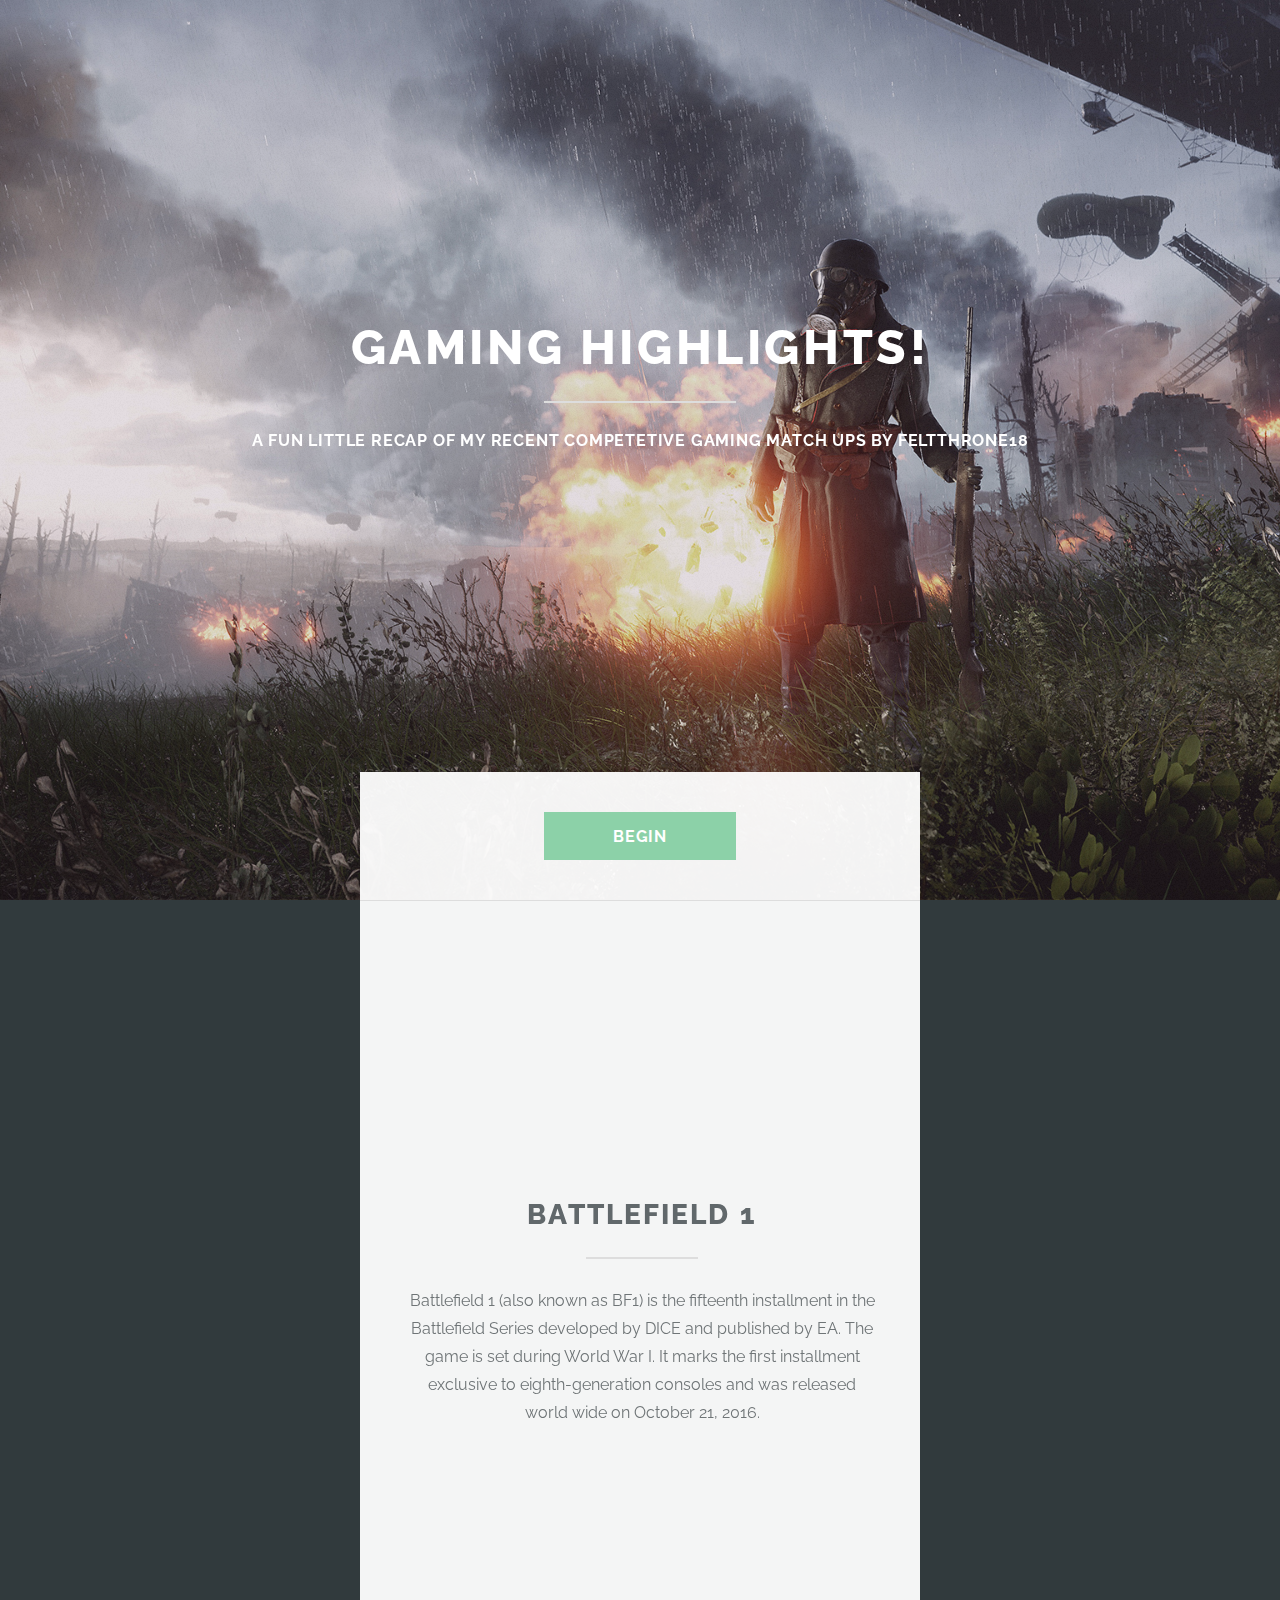
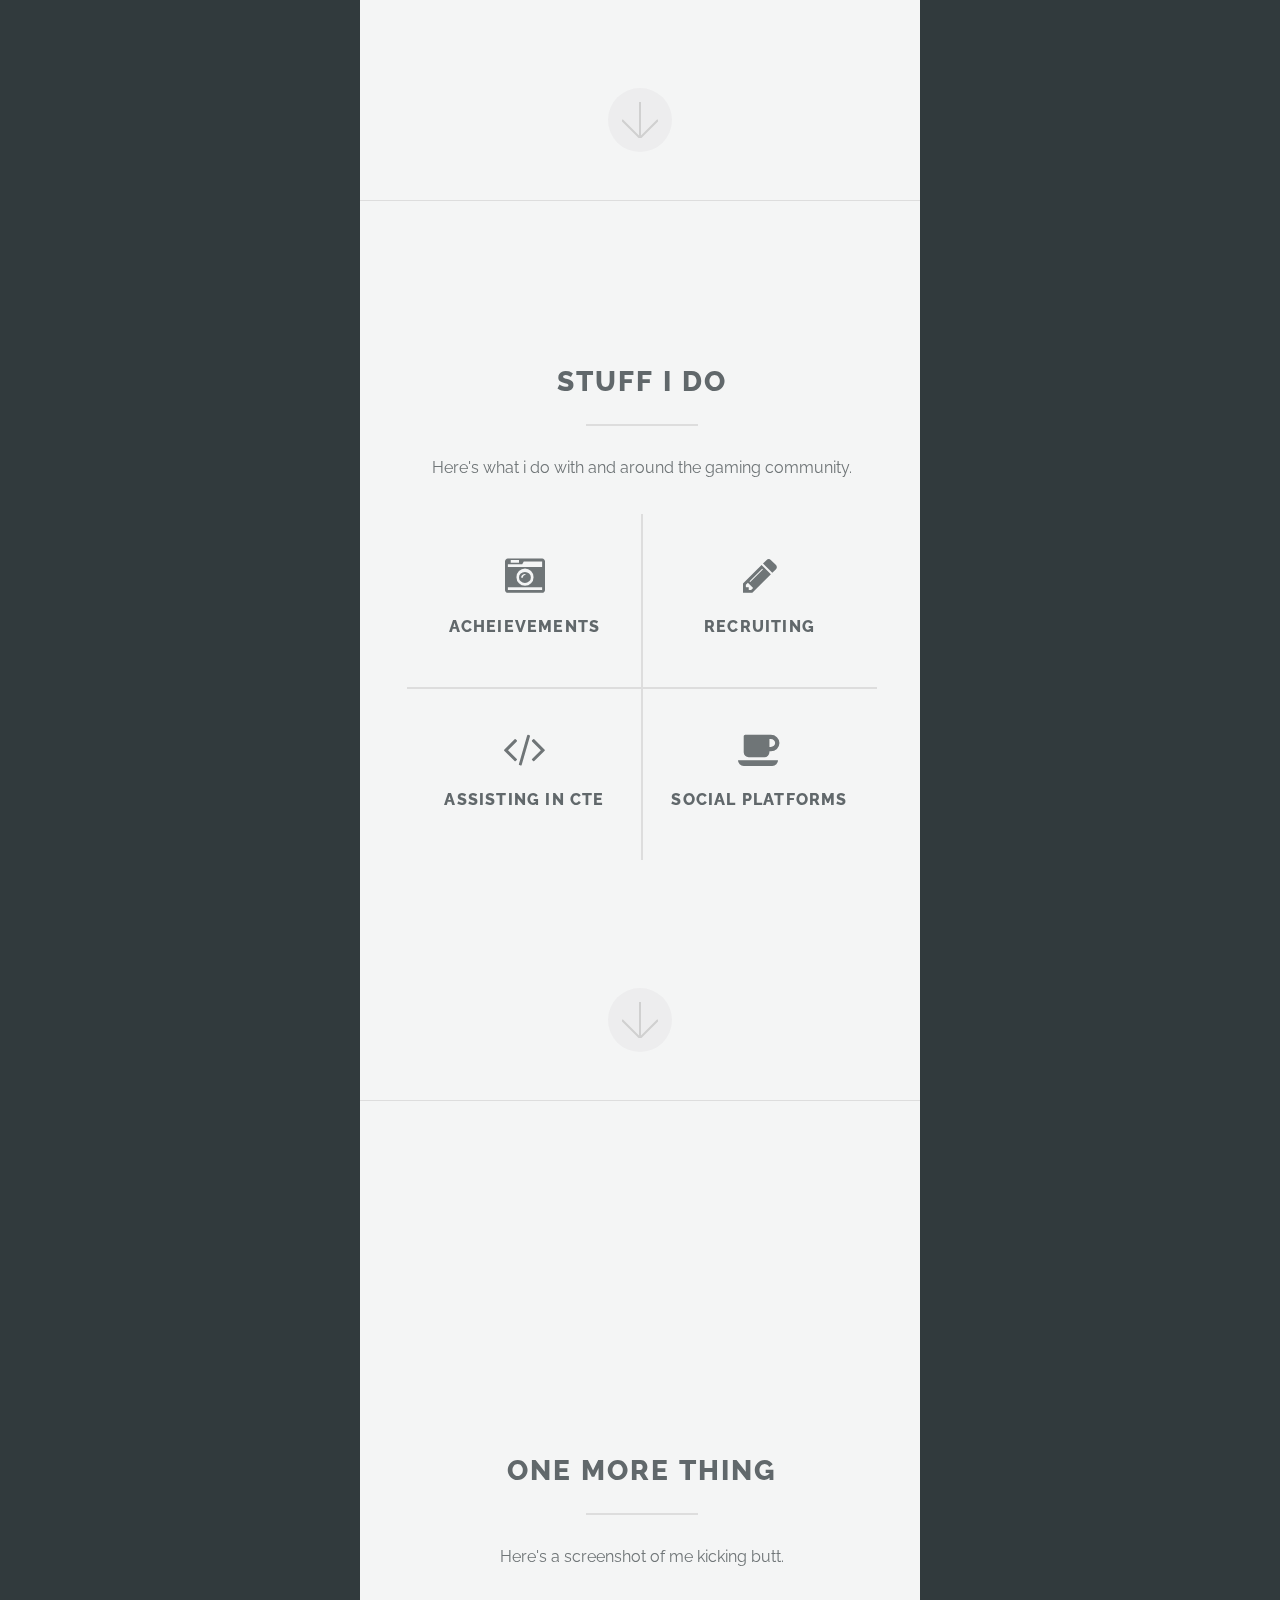
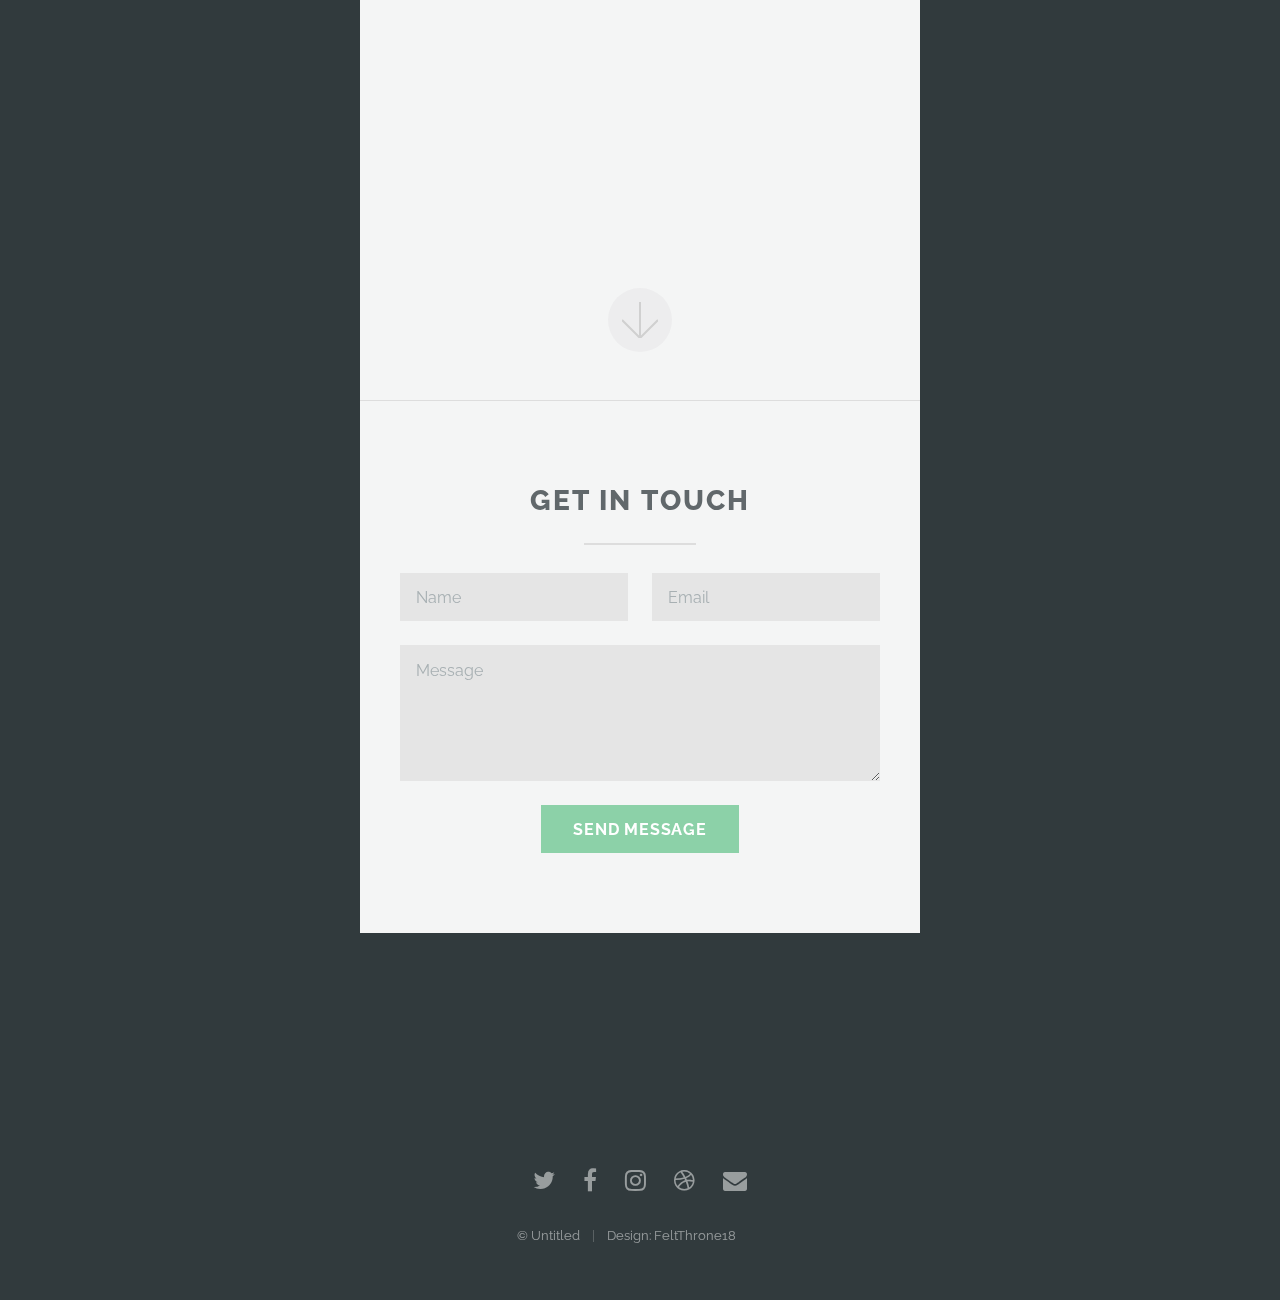
==== highlights-979943632/index.html @ 85e02071 "Add files via upload" ====
<!DOCTYPE HTML>
<!--
	Highlights by HTML5 UP
	html5up.net | @ajlkn
	Free for personal and commercial use under the CCA 3.0 license (html5up.net/license)
-->
<html>
	<head>
		<title>Highlights by Rahul</title>
		<meta charset="utf-8" />
		<meta name="viewport" content="width=device-width, initial-scale=1" />
		<!--[if lte IE 8]><script src="assets/js/ie/html5shiv.js"></script><![endif]-->
		<link rel="stylesheet" href="assets/css/main.css" />
		<!--[if lte IE 8]><link rel="stylesheet" href="assets/css/ie8.css" /><![endif]-->
		<!--[if lte IE 9]><link rel="stylesheet" href="assets/css/ie9.css" /><![endif]-->
	</head>
	<body>

		<!-- Header -->
			<section id="header">
				<header class="major">
					<h1>Gaming Highlights!</h1>
					<p>A fun little recap of my recent competetive gaming match ups by FeltThrone18</a></p>
				</header>
				<div class="container">
					<ul class="actions">
						<li><a href="#one" class="button special scrolly">Begin</a></li>
					</ul>
				</div>
			</section>

		<!-- One -->
			<section id="one" class="main special">
				<div class="container">
					<span class="image fit primary"><img src="images/Battlefield 1.jpg" alt="" /></span>
					<div class="content">
						<header class="major">
							<h2>Battlefield 1</h2>
						</header>
						<p>Battlefield 1 (also known as BF1) is the fifteenth installment in the Battlefield Series developed by DICE and published by EA. The game is set during World War I. It marks the first installment exclusive to eighth-generation consoles and was released world wide on October 21, 2016.</p>
					</div>
					<a href="#two" class="goto-next scrolly">Next</a>
				</div>
			</section>

		<!-- Two -->
			<section id="two" class="main special">
				<div class="container">
					<span class="image fit primary"><img src="images/Controller.jpg" alt="" /></span>
					<div class="content">
						<header class="major">
							<h2>Stuff I do</h2>
						</header>
                        <p>Here's what i do with and around the gaming community.</p>
						<ul class="icons-grid">
							<li>
								<span class="icon major fa-camera-retro"></span>
								<h3>acheievements</h3>
							</li>
							<li>
								<span class="icon major fa-pencil"></span>
								<h3>Recruiting</h3>
							</li>
							<li>
								<span class="icon major fa-code"></span>
								<h3>Assisting in CTE</h3>
							</li>
							<li>
								<span class="icon major fa-coffee"></span>
								<h3>Social Platforms</h3>
							</li>
						</ul>
					</div>
					<a href="#three" class="goto-next scrolly">Next</a>
				</div>
			</section>

		<!-- Three -->
			<section id="three" class="main special">
				<div class="container">
					<span class="image fit primary"><img src="images/score.jpeg" alt="" /></span>
					<div class="content">
						<header class="major">
							<h2>One more thing</h2>
						</header>
						<p>Here's a screenshot of me kicking butt.</p>
					</div>
					<a href="#footer" class="goto-next scrolly">Next</a>
				</div>
			</section>

		<!-- Four -->
		<!--
			<section id="four" class="main">
				<div class="container">
					<div class="content">
						<header class="major">
							<h2>Elements</h2>
						</header>
						<section>
							<h4>Text</h4>
							<p>This is <b>bold</b> and this is <strong>strong</strong>. This is <i>italic</i> and this is <em>emphasized</em>.
							This is <sup>superscript</sup> text and this is <sub>subscript</sub> text.
							This is <u>underlined</u> and this is code: <code>for (;;) { ... }</code>. Finally, <a href="#">this is a link</a>.</p>
							<hr />
							<header>
								<h4>Heading with a Subtitle</h4>
								<p>Lorem ipsum dolor sit amet nullam id egestas urna aliquam</p>
							</header>
							<p>Nunc lacinia ante nunc ac lobortis. Interdum adipiscing gravida odio porttitor sem non mi integer non faucibus ornare mi ut ante amet placerat aliquet. Volutpat eu sed ante lacinia sapien lorem accumsan varius montes viverra nibh in adipiscing blandit tempus accumsan.</p>
							<header>
								<h5>Heading with a Subtitle</h5>
								<p>Lorem ipsum dolor sit amet nullam id egestas urna aliquam</p>
							</header>
							<p>Nunc lacinia ante nunc ac lobortis. Interdum adipiscing gravida odio porttitor sem non mi integer non faucibus ornare mi ut ante amet placerat aliquet. Volutpat eu sed ante lacinia sapien lorem accumsan varius montes viverra nibh in adipiscing blandit tempus accumsan.</p>
							<hr />
							<h2>Heading Level 2</h2>
							<h3>Heading Level 3</h3>
							<h4>Heading Level 4</h4>
							<h5>Heading Level 5</h5>
							<h6>Heading Level 6</h6>
							<hr />
							<h5>Blockquote</h5>
							<blockquote>Fringilla nisl. Donec accumsan interdum nisi, quis tincidunt felis sagittis eget tempus euismod. Vestibulum ante ipsum primis in faucibus vestibulum. Blandit adipiscing eu felis iaculis volutpat ac adipiscing accumsan faucibus. Vestibulum ante ipsum primis in faucibus lorem ipsum dolor sit amet nullam adipiscing eu felis.</blockquote>
							<h5>Preformatted</h5>
							<pre><code>i = 0;

while (!deck.isInOrder()) {
print 'Iteration ' + i;
deck.shuffle();
i++;
}

print 'It took ' + i + ' iterations to sort the deck.';</code></pre>
						</section>

						<section>
							<h4>Lists</h4>
							<div class="row">
								<div class="6u 12u$(medium)">
									<h5>Unordered</h5>
									<ul>
										<li>Dolor pulvinar etiam.</li>
										<li>Sagittis adipiscing.</li>
										<li>Felis enim feugiat.</li>
									</ul>
									<h5>Alternate</h5>
									<ul class="alt">
										<li>Dolor pulvinar etiam.</li>
										<li>Sagittis adipiscing.</li>
										<li>Felis enim feugiat.</li>
									</ul>
								</div>
								<div class="6u$ 12u(medium)">
									<h5>Ordered</h5>
									<ol>
										<li>Dolor pulvinar etiam.</li>
										<li>Etiam vel felis viverra.</li>
										<li>Felis enim feugiat.</li>
										<li>Dolor pulvinar etiam.</li>
										<li>Etiam vel felis lorem.</li>
										<li>Felis enim et feugiat.</li>
									</ol>
									<h5>Icons</h5>
									<ul class="icons">
										<li><a href="#" class="icon fa-twitter"><span class="label">Twitter</span></a></li>
										<li><a href="#" class="icon fa-facebook"><span class="label">Facebook</span></a></li>
										<li><a href="#" class="icon fa-instagram"><span class="label">Instagram</span></a></li>
										<li><a href="#" class="icon fa-github"><span class="label">Github</span></a></li>
									</ul>
								</div>
							</div>
							<h5>Actions</h5>
							<ul class="actions">
								<li><a href="#" class="button special">Default</a></li>
								<li><a href="#" class="button">Default</a></li>
							</ul>
							<ul class="actions small">
								<li><a href="#" class="button special small">Small</a></li>
								<li><a href="#" class="button small">Small</a></li>
							</ul>
							<div class="row">
								<div class="6u 12u$(small)">
									<ul class="actions vertical">
										<li><a href="#" class="button special">Default</a></li>
										<li><a href="#" class="button">Default</a></li>
									</ul>
								</div>
								<div class="6u$ 12u$(small)">
									<ul class="actions vertical small">
										<li><a href="#" class="button special small">Small</a></li>
										<li><a href="#" class="button small">Small</a></li>
									</ul>
								</div>
								<div class="6u 12u$(small)">
									<ul class="actions vertical">
										<li><a href="#" class="button special fit">Default</a></li>
										<li><a href="#" class="button fit">Default</a></li>
									</ul>
								</div>
								<div class="6u$ 12u$(small)">
									<ul class="actions vertical small">
										<li><a href="#" class="button special small fit">Small</a></li>
										<li><a href="#" class="button small fit">Small</a></li>
									</ul>
								</div>
							</div>
						</section>

						<section>
							<h4>Table</h4>
							<h5>Default</h5>
							<div class="table-wrapper">
								<table>
									<thead>
										<tr>
											<th>Name</th>
											<th>Description</th>
											<th>Price</th>
										</tr>
									</thead>
									<tbody>
										<tr>
											<td>Item One</td>
											<td>Ante turpis integer aliquet porttitor.</td>
											<td>29.99</td>
										</tr>
										<tr>
											<td>Item Two</td>
											<td>Vis ac commodo adipiscing arcu aliquet.</td>
											<td>19.99</td>
										</tr>
										<tr>
											<td>Item Three</td>
											<td> Morbi faucibus arcu accumsan lorem.</td>
											<td>29.99</td>
										</tr>
										<tr>
											<td>Item Four</td>
											<td>Vitae integer tempus condimentum.</td>
											<td>19.99</td>
										</tr>
										<tr>
											<td>Item Five</td>
											<td>Ante turpis integer aliquet porttitor.</td>
											<td>29.99</td>
										</tr>
									</tbody>
									<tfoot>
										<tr>
											<td colspan="2"></td>
											<td>100.00</td>
										</tr>
									</tfoot>
								</table>
							</div>

							<h5>Alternate</h5>
							<div class="table-wrapper">
								<table class="alt">
									<thead>
										<tr>
											<th>Name</th>
											<th>Description</th>
											<th>Price</th>
										</tr>
									</thead>
									<tbody>
										<tr>
											<td>Item One</td>
											<td>Ante turpis integer aliquet porttitor.</td>
											<td>29.99</td>
										</tr>
										<tr>
											<td>Item Two</td>
											<td>Vis ac commodo adipiscing arcu aliquet.</td>
											<td>19.99</td>
										</tr>
										<tr>
											<td>Item Three</td>
											<td> Morbi faucibus arcu accumsan lorem.</td>
											<td>29.99</td>
										</tr>
										<tr>
											<td>Item Four</td>
											<td>Vitae integer tempus condimentum.</td>
											<td>19.99</td>
										</tr>
										<tr>
											<td>Item Five</td>
											<td>Ante turpis integer aliquet porttitor.</td>
											<td>29.99</td>
										</tr>
									</tbody>
									<tfoot>
										<tr>
											<td colspan="2"></td>
											<td>100.00</td>
										</tr>
									</tfoot>
								</table>
							</div>
						</section>

						<section>
							<h4>Buttons</h4>
							<ul class="actions">
								<li><a href="#" class="button special">Special</a></li>
								<li><a href="#" class="button">Default</a></li>
							</ul>
							<ul class="actions">
								<li><a href="#" class="button">Default</a></li>
								<li><a href="#" class="button small">Small</a></li>
							</ul>
							<ul class="actions fit">
								<li><a href="#" class="button special fit">Fit</a></li>
								<li><a href="#" class="button fit">Fit</a></li>
							</ul>
							<ul class="actions fit small">
								<li><a href="#" class="button special fit small">Fit + Small</a></li>
								<li><a href="#" class="button fit small">Fit + Small</a></li>
							</ul>
							<ul class="actions">
								<li><a href="#" class="button special icon fa-download">Icon</a></li>
								<li><a href="#" class="button icon fa-download">Icon</a></li>
							</ul>
							<ul class="actions">
								<li><span class="button special disabled">Disabled</span></li>
								<li><span class="button disabled">Disabled</span></li>
							</ul>
						</section>

						<section>
							<h4>Form</h4>
							<form method="post" action="#">
								<div class="row uniform">
									<div class="6u 12u$(xsmall)">
										<input type="text" name="demo-name" id="demo-name" value="" placeholder="Name" />
									</div>
									<div class="6u$ 12u$(xsmall)">
										<input type="email" name="demo-email" id="demo-email" value="" placeholder="Email" />
									</div>
									<div class="12u$">
										<div class="select-wrapper">
											<select name="demo-category" id="demo-category">
												<option value="">- Category -</option>
												<option value="1">Manufacturing</option>
												<option value="1">Shipping</option>
												<option value="1">Administration</option>
												<option value="1">Human Resources</option>
											</select>
										</div>
									</div>
									<div class="4u 12u$(small)">
										<input type="radio" id="demo-priority-low" name="demo-priority" checked>
										<label for="demo-priority-low">Low</label>
									</div>
									<div class="4u 12u$(small)">
										<input type="radio" id="demo-priority-normal" name="demo-priority">
										<label for="demo-priority-normal">Normal</label>
									</div>
									<div class="4u$ 12u$(small)">
										<input type="radio" id="demo-priority-high" name="demo-priority">
										<label for="demo-priority-high">High</label>
									</div>
									<div class="6u 12u$(small)">
										<input type="checkbox" id="demo-copy" name="demo-copy">
										<label for="demo-copy">Email me a copy</label>
									</div>
									<div class="6u$ 12u$(small)">
										<input type="checkbox" id="demo-human" name="demo-human" checked>
										<label for="demo-human">Not a robot</label>
									</div>
									<div class="12u$">
										<textarea name="demo-message" id="demo-message" placeholder="Enter your message" rows="6"></textarea>
									</div>
									<div class="12u$">
										<ul class="actions">
											<li><input type="submit" value="Send Message" class="special" /></li>
											<li><input type="reset" value="Reset" /></li>
										</ul>
									</div>
								</div>
							</form>
						</section>

						<section>
							<h4>Image</h4>
							<h5>Fit</h5>
							<div class="box alt">
								<div class="row uniform 50%">
									<div class="12u"><span class="image fit"><img src="images/pic04.jpg" alt="" /></span></div>
									<div class="4u"><span class="image fit"><img src="images/pic04.jpg" alt="" /></span></div>
									<div class="4u"><span class="image fit"><img src="images/pic04.jpg" alt="" /></span></div>
									<div class="4u"><span class="image fit"><img src="images/pic04.jpg" alt="" /></span></div>
									<div class="4u"><span class="image fit"><img src="images/pic04.jpg" alt="" /></span></div>
									<div class="4u"><span class="image fit"><img src="images/pic04.jpg" alt="" /></span></div>
									<div class="4u"><span class="image fit"><img src="images/pic04.jpg" alt="" /></span></div>
									<div class="4u"><span class="image fit"><img src="images/pic04.jpg" alt="" /></span></div>
									<div class="4u"><span class="image fit"><img src="images/pic04.jpg" alt="" /></span></div>
									<div class="4u"><span class="image fit"><img src="images/pic04.jpg" alt="" /></span></div>
								</div>
							</div>
							<h5>Left &amp; Right</h5>
							<p><span class="image left"><img src="images/pic05.jpg" alt="" /></span>Fringilla nisl. Donec accumsan interdum nisi, quis tincidunt felis sagittis eget. tempus euismod. Vestibulum ante ipsum primis in faucibus vestibulum. Blandit adipiscing eu felis iaculis volutpat ac adipiscing accumsan eu faucibus. Integer ac pellentesque praesent tincidunt felis sagittis eget. tempus euismod. Vestibulum ante ipsum primis in faucibus vestibulum. Blandit adipiscing eu felis iaculis volutpat ac adipiscing accumsan eu faucibus. Integer ac pellentesque praesent. Donec accumsan interdum nisi, quis tincidunt felis sagittis eget. tempus euismod. Vestibulum ante ipsum primis in faucibus vestibulum. Blandit adipiscing eu felis iaculis volutpat ac adipiscing accumsan eu faucibus. Integer ac pellentesque praesent tincidunt felis sagittis eget. tempus euismod. Vestibulum ante ipsum primis in faucibus vestibulum. Blandit adipiscing eu felis iaculis volutpat ac adipiscing accumsan eu faucibus. Integer ac pellentesque praesent.</p>
							<p><span class="image right"><img src="images/pic05.jpg" alt="" /></span>Fringilla nisl. Donec accumsan interdum nisi, quis tincidunt felis sagittis eget. tempus euismod. Vestibulum ante ipsum primis in faucibus vestibulum. Blandit adipiscing eu felis iaculis volutpat ac adipiscing accumsan eu faucibus. Integer ac pellentesque praesent tincidunt felis sagittis eget. tempus euismod. Vestibulum ante ipsum primis in faucibus vestibulum. Blandit adipiscing eu felis iaculis volutpat ac adipiscing accumsan eu faucibus. Integer ac pellentesque praesent. Donec accumsan interdum nisi, quis tincidunt felis sagittis eget. tempus euismod. Vestibulum ante ipsum primis in faucibus vestibulum. Blandit adipiscing eu felis iaculis volutpat ac adipiscing accumsan eu faucibus. Integer ac pellentesque praesent tincidunt felis sagittis eget. tempus euismod. Vestibulum ante ipsum primis in faucibus vestibulum. Blandit adipiscing eu felis iaculis volutpat ac adipiscing accumsan eu faucibus. Integer ac pellentesque praesent.</p>
						</section>

					</div>
					<a href="#footer" class="goto-next scrolly">Next</a>
				</div>
			</section>
		-->

		<!-- Footer -->
			<section id="footer">
				<div class="container">
					<header class="major">
						<h2>Get in touch</h2>
					</header>
					<form method="post" action="#">
						<div class="row uniform">
							<div class="6u 12u$(xsmall)"><input type="text" name="name" id="name" placeholder="Name" /></div>
							<div class="6u$ 12u$(xsmall)"><input type="email" name="email" id="email" placeholder="Email" /></div>
							<div class="12u$"><textarea name="message" id="message" placeholder="Message" rows="4"></textarea></div>
							<div class="12u$">
								<ul class="actions">
									<li><input type="submit" value="Send Message" class="special" /></li>
								</ul>
							</div>
						</div>
					</form>
				</div>
				<footer>
					<ul class="icons">
						<li><a href="#" class="icon alt fa-twitter"><span class="label">Twitter</span></a></li>
						<li><a href="#" class="icon alt fa-facebook"><span class="label">Facebook</span></a></li>
						<li><a href="#" class="icon alt fa-instagram"><span class="label">Instagram</span></a></li>
						<li><a href="#" class="icon alt fa-dribbble"><span class="label">Dribbble</span></a></li>
						<li><a href="#" class="icon alt fa-envelope"><span class="label">Email</span></a></li>
					</ul>
					<ul class="copyright">
						<li>&copy; Untitled</li><li>Design: FeltThrone18</a></li><li>
					</ul>
				</footer>
			</section>

		<!-- Scripts -->
			<script src="assets/js/jquery.min.js"></script>
			<script src="assets/js/jquery.scrollex.min.js"></script>
			<script src="assets/js/jquery.scrolly.min.js"></script>
			<script src="assets/js/skel.min.js"></script>
			<script src="assets/js/util.js"></script>
			<!--[if lte IE 8]><script src="assets/js/ie/respond.min.js"></script><![endif]-->
			<script src="assets/js/main.js"></script>

	</body>
</html>
---- highlights-979943632/assets/css/main.css ----
@import url("font-awesome.min.css");
@import url("https://fonts.googleapis.com/css?family=Raleway:400,400italic,700,800");

/*
	Highlights by HTML5 UP
	html5up.net | @ajlkn
	Free for personal and commercial use under the CCA 3.0 license (html5up.net/license)
*/

/* Reset */

	html, body, div, span, applet, object, iframe, h1, h2, h3, h4, h5, h6, p, blockquote, pre, a, abbr, acronym, address, big, cite, code, del, dfn, em, img, ins, kbd, q, s, samp, small, strike, strong, sub, sup, tt, var, b, u, i, center, dl, dt, dd, ol, ul, li, fieldset, form, label, legend, table, caption, tbody, tfoot, thead, tr, th, td, article, aside, canvas, details, embed, figure, figcaption, footer, header, hgroup, menu, nav, output, ruby, section, summary, time, mark, audio, video {
		margin: 0;
		padding: 0;
		border: 0;
		font-size: 100%;
		font: inherit;
		vertical-align: baseline;
	}

	article, aside, details, figcaption, figure, footer, header, hgroup, menu, nav, section {
		display: block;
	}

	body {
		line-height: 1;
	}

	ol, ul {
		list-style: none;
	}

	blockquote, q {
		quotes: none;
	}

	blockquote:before, blockquote:after, q:before, q:after {
		content: '';
		content: none;
	}

	table {
		border-collapse: collapse;
		border-spacing: 0;
	}

	body {
		-webkit-text-size-adjust: none;
	}

/* Box Model */

	*, *:before, *:after {
		-moz-box-sizing: border-box;
		-webkit-box-sizing: border-box;
		box-sizing: border-box;
	}

/* Containers */

	.container {
		margin-left: auto;
		margin-right: auto;
	}

	.container.\31 25\25 {
		width: 100%;
		max-width: 43.75em;
		min-width: 35em;
	}

	.container.\37 5\25 {
		width: 26.25em;
	}

	.container.\35 0\25 {
		width: 17.5em;
	}

	.container.\32 5\25 {
		width: 8.75em;
	}

	.container {
		width: 35em;
	}

	@media screen and (max-width: 1680px) {

		.container.\31 25\25 {
			width: 100%;
			max-width: 43.75em;
			min-width: 35em;
		}

		.container.\37 5\25 {
			width: 26.25em;
		}

		.container.\35 0\25 {
			width: 17.5em;
		}

		.container.\32 5\25 {
			width: 8.75em;
		}

		.container {
			width: 35em;
		}

	}

	@media screen and (max-width: 980px) {

		.container.\31 25\25 {
			width: 100%;
			max-width: 100%;
			min-width: 80%;
		}

		.container.\37 5\25 {
			width: 60%;
		}

		.container.\35 0\25 {
			width: 40%;
		}

		.container.\32 5\25 {
			width: 20%;
		}

		.container {
			width: 80%;
		}

	}

	@media screen and (max-width: 736px) {

		.container.\31 25\25 {
			width: 100%;
			max-width: 100%;
			min-width: 80%;
		}

		.container.\37 5\25 {
			width: 60%;
		}

		.container.\35 0\25 {
			width: 40%;
		}

		.container.\32 5\25 {
			width: 20%;
		}

		.container {
			width: 80%;
		}

	}

	@media screen and (max-width: 480px) {

		.container.\31 25\25 {
			width: 100%;
			max-width: 125%;
			min-width: 100%;
		}

		.container.\37 5\25 {
			width: 75%;
		}

		.container.\35 0\25 {
			width: 50%;
		}

		.container.\32 5\25 {
			width: 25%;
		}

		.container {
			width: 100%;
		}

	}

/* Grid */

	.row {
		border-bottom: solid 1px transparent;
		-moz-box-sizing: border-box;
		-webkit-box-sizing: border-box;
		box-sizing: border-box;
	}

	.row > * {
		float: left;
		-moz-box-sizing: border-box;
		-webkit-box-sizing: border-box;
		box-sizing: border-box;
	}

	.row:after, .row:before {
		content: '';
		display: block;
		clear: both;
		height: 0;
	}

	.row.uniform > * > :first-child {
		margin-top: 0;
	}

	.row.uniform > * > :last-child {
		margin-bottom: 0;
	}

	.row.\30 \25 > * {
		padding: 0 0 0 0em;
	}

	.row.\30 \25 {
		margin: 0 0 -1px 0em;
	}

	.row.uniform.\30 \25 > * {
		padding: 0em 0 0 0em;
	}

	.row.uniform.\30 \25 {
		margin: 0em 0 -1px 0em;
	}

	.row > * {
		padding: 0 0 0 1.5em;
	}

	.row {
		margin: 0 0 -1px -1.5em;
	}

	.row.uniform > * {
		padding: 1.5em 0 0 1.5em;
	}

	.row.uniform {
		margin: -1.5em 0 -1px -1.5em;
	}

	.row.\32 00\25 > * {
		padding: 0 0 0 3em;
	}

	.row.\32 00\25 {
		margin: 0 0 -1px -3em;
	}

	.row.uniform.\32 00\25 > * {
		padding: 3em 0 0 3em;
	}

	.row.uniform.\32 00\25 {
		margin: -3em 0 -1px -3em;
	}

	.row.\31 50\25 > * {
		padding: 0 0 0 2.25em;
	}

	.row.\31 50\25 {
		margin: 0 0 -1px -2.25em;
	}

	.row.uniform.\31 50\25 > * {
		padding: 2.25em 0 0 2.25em;
	}

	.row.uniform.\31 50\25 {
		margin: -2.25em 0 -1px -2.25em;
	}

	.row.\35 0\25 > * {
		padding: 0 0 0 0.75em;
	}

	.row.\35 0\25 {
		margin: 0 0 -1px -0.75em;
	}

	.row.uniform.\35 0\25 > * {
		padding: 0.75em 0 0 0.75em;
	}

	.row.uniform.\35 0\25 {
		margin: -0.75em 0 -1px -0.75em;
	}

	.row.\32 5\25 > * {
		padding: 0 0 0 0.375em;
	}

	.row.\32 5\25 {
		margin: 0 0 -1px -0.375em;
	}

	.row.uniform.\32 5\25 > * {
		padding: 0.375em 0 0 0.375em;
	}

	.row.uniform.\32 5\25 {
		margin: -0.375em 0 -1px -0.375em;
	}

	.\31 2u, .\31 2u\24 {
		width: 100%;
		clear: none;
		margin-left: 0;
	}

	.\31 1u, .\31 1u\24 {
		width: 91.6666666667%;
		clear: none;
		margin-left: 0;
	}

	.\31 0u, .\31 0u\24 {
		width: 83.3333333333%;
		clear: none;
		margin-left: 0;
	}

	.\39 u, .\39 u\24 {
		width: 75%;
		clear: none;
		margin-left: 0;
	}

	.\38 u, .\38 u\24 {
		width: 66.6666666667%;
		clear: none;
		margin-left: 0;
	}

	.\37 u, .\37 u\24 {
		width: 58.3333333333%;
		clear: none;
		margin-left: 0;
	}

	.\36 u, .\36 u\24 {
		width: 50%;
		clear: none;
		margin-left: 0;
	}

	.\35 u, .\35 u\24 {
		width: 41.6666666667%;
		clear: none;
		margin-left: 0;
	}

	.\34 u, .\34 u\24 {
		width: 33.3333333333%;
		clear: none;
		margin-left: 0;
	}

	.\33 u, .\33 u\24 {
		width: 25%;
		clear: none;
		margin-left: 0;
	}

	.\32 u, .\32 u\24 {
		width: 16.6666666667%;
		clear: none;
		margin-left: 0;
	}

	.\31 u, .\31 u\24 {
		width: 8.3333333333%;
		clear: none;
		margin-left: 0;
	}

	.\31 2u\24 + *,
	.\31 1u\24 + *,
	.\31 0u\24 + *,
	.\39 u\24 + *,
	.\38 u\24 + *,
	.\37 u\24 + *,
	.\36 u\24 + *,
	.\35 u\24 + *,
	.\34 u\24 + *,
	.\33 u\24 + *,
	.\32 u\24 + *,
	.\31 u\24 + * {
		clear: left;
	}

	.\-11u {
		margin-left: 91.66667%;
	}

	.\-10u {
		margin-left: 83.33333%;
	}

	.\-9u {
		margin-left: 75%;
	}

	.\-8u {
		margin-left: 66.66667%;
	}

	.\-7u {
		margin-left: 58.33333%;
	}

	.\-6u {
		margin-left: 50%;
	}

	.\-5u {
		margin-left: 41.66667%;
	}

	.\-4u {
		margin-left: 33.33333%;
	}

	.\-3u {
		margin-left: 25%;
	}

	.\-2u {
		margin-left: 16.66667%;
	}

	.\-1u {
		margin-left: 8.33333%;
	}

	@media screen and (max-width: 1680px) {

		.row > * {
			padding: 0 0 0 1.5em;
		}

		.row {
			margin: 0 0 -1px -1.5em;
		}

		.row.uniform > * {
			padding: 1.5em 0 0 1.5em;
		}

		.row.uniform {
			margin: -1.5em 0 -1px -1.5em;
		}

		.row.\32 00\25 > * {
			padding: 0 0 0 3em;
		}

		.row.\32 00\25 {
			margin: 0 0 -1px -3em;
		}

		.row.uniform.\32 00\25 > * {
			padding: 3em 0 0 3em;
		}

		.row.uniform.\32 00\25 {
			margin: -3em 0 -1px -3em;
		}

		.row.\31 50\25 > * {
			padding: 0 0 0 2.25em;
		}

		.row.\31 50\25 {
			margin: 0 0 -1px -2.25em;
		}

		.row.uniform.\31 50\25 > * {
			padding: 2.25em 0 0 2.25em;
		}

		.row.uniform.\31 50\25 {
			margin: -2.25em 0 -1px -2.25em;
		}

		.row.\35 0\25 > * {
			padding: 0 0 0 0.75em;
		}

		.row.\35 0\25 {
			margin: 0 0 -1px -0.75em;
		}

		.row.uniform.\35 0\25 > * {
			padding: 0.75em 0 0 0.75em;
		}

		.row.uniform.\35 0\25 {
			margin: -0.75em 0 -1px -0.75em;
		}

		.row.\32 5\25 > * {
			padding: 0 0 0 0.375em;
		}

		.row.\32 5\25 {
			margin: 0 0 -1px -0.375em;
		}

		.row.uniform.\32 5\25 > * {
			padding: 0.375em 0 0 0.375em;
		}

		.row.uniform.\32 5\25 {
			margin: -0.375em 0 -1px -0.375em;
		}

		.\31 2u\28large\29, .\31 2u\24\28large\29 {
			width: 100%;
			clear: none;
			margin-left: 0;
		}

		.\31 1u\28large\29, .\31 1u\24\28large\29 {
			width: 91.6666666667%;
			clear: none;
			margin-left: 0;
		}

		.\31 0u\28large\29, .\31 0u\24\28large\29 {
			width: 83.3333333333%;
			clear: none;
			margin-left: 0;
		}

		.\39 u\28large\29, .\39 u\24\28large\29 {
			width: 75%;
			clear: none;
			margin-left: 0;
		}

		.\38 u\28large\29, .\38 u\24\28large\29 {
			width: 66.6666666667%;
			clear: none;
			margin-left: 0;
		}

		.\37 u\28large\29, .\37 u\24\28large\29 {
			width: 58.3333333333%;
			clear: none;
			margin-left: 0;
		}

		.\36 u\28large\29, .\36 u\24\28large\29 {
			width: 50%;
			clear: none;
			margin-left: 0;
		}

		.\35 u\28large\29, .\35 u\24\28large\29 {
			width: 41.6666666667%;
			clear: none;
			margin-left: 0;
		}

		.\34 u\28large\29, .\34 u\24\28large\29 {
			width: 33.3333333333%;
			clear: none;
			margin-left: 0;
		}

		.\33 u\28large\29, .\33 u\24\28large\29 {
			width: 25%;
			clear: none;
			margin-left: 0;
		}

		.\32 u\28large\29, .\32 u\24\28large\29 {
			width: 16.6666666667%;
			clear: none;
			margin-left: 0;
		}

		.\31 u\28large\29, .\31 u\24\28large\29 {
			width: 8.3333333333%;
			clear: none;
			margin-left: 0;
		}

		.\31 2u\24\28large\29 + *,
		.\31 1u\24\28large\29 + *,
		.\31 0u\24\28large\29 + *,
		.\39 u\24\28large\29 + *,
		.\38 u\24\28large\29 + *,
		.\37 u\24\28large\29 + *,
		.\36 u\24\28large\29 + *,
		.\35 u\24\28large\29 + *,
		.\34 u\24\28large\29 + *,
		.\33 u\24\28large\29 + *,
		.\32 u\24\28large\29 + *,
		.\31 u\24\28large\29 + * {
			clear: left;
		}

		.\-11u\28large\29 {
			margin-left: 91.66667%;
		}

		.\-10u\28large\29 {
			margin-left: 83.33333%;
		}

		.\-9u\28large\29 {
			margin-left: 75%;
		}

		.\-8u\28large\29 {
			margin-left: 66.66667%;
		}

		.\-7u\28large\29 {
			margin-left: 58.33333%;
		}

		.\-6u\28large\29 {
			margin-left: 50%;
		}

		.\-5u\28large\29 {
			margin-left: 41.66667%;
		}

		.\-4u\28large\29 {
			margin-left: 33.33333%;
		}

		.\-3u\28large\29 {
			margin-left: 25%;
		}

		.\-2u\28large\29 {
			margin-left: 16.66667%;
		}

		.\-1u\28large\29 {
			margin-left: 8.33333%;
		}

	}

	@media screen and (max-width: 980px) {

		.row > * {
			padding: 0 0 0 1.5em;
		}

		.row {
			margin: 0 0 -1px -1.5em;
		}

		.row.uniform > * {
			padding: 1.5em 0 0 1.5em;
		}

		.row.uniform {
			margin: -1.5em 0 -1px -1.5em;
		}

		.row.\32 00\25 > * {
			padding: 0 0 0 3em;
		}

		.row.\32 00\25 {
			margin: 0 0 -1px -3em;
		}

		.row.uniform.\32 00\25 > * {
			padding: 3em 0 0 3em;
		}

		.row.uniform.\32 00\25 {
			margin: -3em 0 -1px -3em;
		}

		.row.\31 50\25 > * {
			padding: 0 0 0 2.25em;
		}

		.row.\31 50\25 {
			margin: 0 0 -1px -2.25em;
		}

		.row.uniform.\31 50\25 > * {
			padding: 2.25em 0 0 2.25em;
		}

		.row.uniform.\31 50\25 {
			margin: -2.25em 0 -1px -2.25em;
		}

		.row.\35 0\25 > * {
			padding: 0 0 0 0.75em;
		}

		.row.\35 0\25 {
			margin: 0 0 -1px -0.75em;
		}

		.row.uniform.\35 0\25 > * {
			padding: 0.75em 0 0 0.75em;
		}

		.row.uniform.\35 0\25 {
			margin: -0.75em 0 -1px -0.75em;
		}

		.row.\32 5\25 > * {
			padding: 0 0 0 0.375em;
		}

		.row.\32 5\25 {
			margin: 0 0 -1px -0.375em;
		}

		.row.uniform.\32 5\25 > * {
			padding: 0.375em 0 0 0.375em;
		}

		.row.uniform.\32 5\25 {
			margin: -0.375em 0 -1px -0.375em;
		}

		.\31 2u\28medium\29, .\31 2u\24\28medium\29 {
			width: 100%;
			clear: none;
			margin-left: 0;
		}

		.\31 1u\28medium\29, .\31 1u\24\28medium\29 {
			width: 91.6666666667%;
			clear: none;
			margin-left: 0;
		}

		.\31 0u\28medium\29, .\31 0u\24\28medium\29 {
			width: 83.3333333333%;
			clear: none;
			margin-left: 0;
		}

		.\39 u\28medium\29, .\39 u\24\28medium\29 {
			width: 75%;
			clear: none;
			margin-left: 0;
		}

		.\38 u\28medium\29, .\38 u\24\28medium\29 {
			width: 66.6666666667%;
			clear: none;
			margin-left: 0;
		}

		.\37 u\28medium\29, .\37 u\24\28medium\29 {
			width: 58.3333333333%;
			clear: none;
			margin-left: 0;
		}

		.\36 u\28medium\29, .\36 u\24\28medium\29 {
			width: 50%;
			clear: none;
			margin-left: 0;
		}

		.\35 u\28medium\29, .\35 u\24\28medium\29 {
			width: 41.6666666667%;
			clear: none;
			margin-left: 0;
		}

		.\34 u\28medium\29, .\34 u\24\28medium\29 {
			width: 33.3333333333%;
			clear: none;
			margin-left: 0;
		}

		.\33 u\28medium\29, .\33 u\24\28medium\29 {
			width: 25%;
			clear: none;
			margin-left: 0;
		}

		.\32 u\28medium\29, .\32 u\24\28medium\29 {
			width: 16.6666666667%;
			clear: none;
			margin-left: 0;
		}

		.\31 u\28medium\29, .\31 u\24\28medium\29 {
			width: 8.3333333333%;
			clear: none;
			margin-left: 0;
		}

		.\31 2u\24\28medium\29 + *,
		.\31 1u\24\28medium\29 + *,
		.\31 0u\24\28medium\29 + *,
		.\39 u\24\28medium\29 + *,
		.\38 u\24\28medium\29 + *,
		.\37 u\24\28medium\29 + *,
		.\36 u\24\28medium\29 + *,
		.\35 u\24\28medium\29 + *,
		.\34 u\24\28medium\29 + *,
		.\33 u\24\28medium\29 + *,
		.\32 u\24\28medium\29 + *,
		.\31 u\24\28medium\29 + * {
			clear: left;
		}

		.\-11u\28medium\29 {
			margin-left: 91.66667%;
		}

		.\-10u\28medium\29 {
			margin-left: 83.33333%;
		}

		.\-9u\28medium\29 {
			margin-left: 75%;
		}

		.\-8u\28medium\29 {
			margin-left: 66.66667%;
		}

		.\-7u\28medium\29 {
			margin-left: 58.33333%;
		}

		.\-6u\28medium\29 {
			margin-left: 50%;
		}

		.\-5u\28medium\29 {
			margin-left: 41.66667%;
		}

		.\-4u\28medium\29 {
			margin-left: 33.33333%;
		}

		.\-3u\28medium\29 {
			margin-left: 25%;
		}

		.\-2u\28medium\29 {
			margin-left: 16.66667%;
		}

		.\-1u\28medium\29 {
			margin-left: 8.33333%;
		}

	}

	@media screen and (max-width: 736px) {

		.row > * {
			padding: 0 0 0 1em;
		}

		.row {
			margin: 0 0 -1px -1em;
		}

		.row.uniform > * {
			padding: 1em 0 0 1em;
		}

		.row.uniform {
			margin: -1em 0 -1px -1em;
		}

		.row.\32 00\25 > * {
			padding: 0 0 0 2em;
		}

		.row.\32 00\25 {
			margin: 0 0 -1px -2em;
		}

		.row.uniform.\32 00\25 > * {
			padding: 2em 0 0 2em;
		}

		.row.uniform.\32 00\25 {
			margin: -2em 0 -1px -2em;
		}

		.row.\31 50\25 > * {
			padding: 0 0 0 1.5em;
		}

		.row.\31 50\25 {
			margin: 0 0 -1px -1.5em;
		}

		.row.uniform.\31 50\25 > * {
			padding: 1.5em 0 0 1.5em;
		}

		.row.uniform.\31 50\25 {
			margin: -1.5em 0 -1px -1.5em;
		}

		.row.\35 0\25 > * {
			padding: 0 0 0 0.5em;
		}

		.row.\35 0\25 {
			margin: 0 0 -1px -0.5em;
		}

		.row.uniform.\35 0\25 > * {
			padding: 0.5em 0 0 0.5em;
		}

		.row.uniform.\35 0\25 {
			margin: -0.5em 0 -1px -0.5em;
		}

		.row.\32 5\25 > * {
			padding: 0 0 0 0.25em;
		}

		.row.\32 5\25 {
			margin: 0 0 -1px -0.25em;
		}

		.row.uniform.\32 5\25 > * {
			padding: 0.25em 0 0 0.25em;
		}

		.row.uniform.\32 5\25 {
			margin: -0.25em 0 -1px -0.25em;
		}

		.\31 2u\28small\29, .\31 2u\24\28small\29 {
			width: 100%;
			clear: none;
			margin-left: 0;
		}

		.\31 1u\28small\29, .\31 1u\24\28small\29 {
			width: 91.6666666667%;
			clear: none;
			margin-left: 0;
		}

		.\31 0u\28small\29, .\31 0u\24\28small\29 {
			width: 83.3333333333%;
			clear: none;
			margin-left: 0;
		}

		.\39 u\28small\29, .\39 u\24\28small\29 {
			width: 75%;
			clear: none;
			margin-left: 0;
		}

		.\38 u\28small\29, .\38 u\24\28small\29 {
			width: 66.6666666667%;
			clear: none;
			margin-left: 0;
		}

		.\37 u\28small\29, .\37 u\24\28small\29 {
			width: 58.3333333333%;
			clear: none;
			margin-left: 0;
		}

		.\36 u\28small\29, .\36 u\24\28small\29 {
			width: 50%;
			clear: none;
			margin-left: 0;
		}

		.\35 u\28small\29, .\35 u\24\28small\29 {
			width: 41.6666666667%;
			clear: none;
			margin-left: 0;
		}

		.\34 u\28small\29, .\34 u\24\28small\29 {
			width: 33.3333333333%;
			clear: none;
			margin-left: 0;
		}

		.\33 u\28small\29, .\33 u\24\28small\29 {
			width: 25%;
			clear: none;
			margin-left: 0;
		}

		.\32 u\28small\29, .\32 u\24\28small\29 {
			width: 16.6666666667%;
			clear: none;
			margin-left: 0;
		}

		.\31 u\28small\29, .\31 u\24\28small\29 {
			width: 8.3333333333%;
			clear: none;
			margin-left: 0;
		}

		.\31 2u\24\28small\29 + *,
		.\31 1u\24\28small\29 + *,
		.\31 0u\24\28small\29 + *,
		.\39 u\24\28small\29 + *,
		.\38 u\24\28small\29 + *,
		.\37 u\24\28small\29 + *,
		.\36 u\24\28small\29 + *,
		.\35 u\24\28small\29 + *,
		.\34 u\24\28small\29 + *,
		.\33 u\24\28small\29 + *,
		.\32 u\24\28small\29 + *,
		.\31 u\24\28small\29 + * {
			clear: left;
		}

		.\-11u\28small\29 {
			margin-left: 91.66667%;
		}

		.\-10u\28small\29 {
			margin-left: 83.33333%;
		}

		.\-9u\28small\29 {
			margin-left: 75%;
		}

		.\-8u\28small\29 {
			margin-left: 66.66667%;
		}

		.\-7u\28small\29 {
			margin-left: 58.33333%;
		}

		.\-6u\28small\29 {
			margin-left: 50%;
		}

		.\-5u\28small\29 {
			margin-left: 41.66667%;
		}

		.\-4u\28small\29 {
			margin-left: 33.33333%;
		}

		.\-3u\28small\29 {
			margin-left: 25%;
		}

		.\-2u\28small\29 {
			margin-left: 16.66667%;
		}

		.\-1u\28small\29 {
			margin-left: 8.33333%;
		}

	}

	@media screen and (max-width: 480px) {

		.row > * {
			padding: 0 0 0 1em;
		}

		.row {
			margin: 0 0 -1px -1em;
		}

		.row.uniform > * {
			padding: 1em 0 0 1em;
		}

		.row.uniform {
			margin: -1em 0 -1px -1em;
		}

		.row.\32 00\25 > * {
			padding: 0 0 0 2em;
		}

		.row.\32 00\25 {
			margin: 0 0 -1px -2em;
		}

		.row.uniform.\32 00\25 > * {
			padding: 2em 0 0 2em;
		}

		.row.uniform.\32 00\25 {
			margin: -2em 0 -1px -2em;
		}

		.row.\31 50\25 > * {
			padding: 0 0 0 1.5em;
		}

		.row.\31 50\25 {
			margin: 0 0 -1px -1.5em;
		}

		.row.uniform.\31 50\25 > * {
			padding: 1.5em 0 0 1.5em;
		}

		.row.uniform.\31 50\25 {
			margin: -1.5em 0 -1px -1.5em;
		}

		.row.\35 0\25 > * {
			padding: 0 0 0 0.5em;
		}

		.row.\35 0\25 {
			margin: 0 0 -1px -0.5em;
		}

		.row.uniform.\35 0\25 > * {
			padding: 0.5em 0 0 0.5em;
		}

		.row.uniform.\35 0\25 {
			margin: -0.5em 0 -1px -0.5em;
		}

		.row.\32 5\25 > * {
			padding: 0 0 0 0.25em;
		}

		.row.\32 5\25 {
			margin: 0 0 -1px -0.25em;
		}

		.row.uniform.\32 5\25 > * {
			padding: 0.25em 0 0 0.25em;
		}

		.row.uniform.\32 5\25 {
			margin: -0.25em 0 -1px -0.25em;
		}

		.\31 2u\28xsmall\29, .\31 2u\24\28xsmall\29 {
			width: 100%;
			clear: none;
			margin-left: 0;
		}

		.\31 1u\28xsmall\29, .\31 1u\24\28xsmall\29 {
			width: 91.6666666667%;
			clear: none;
			margin-left: 0;
		}

		.\31 0u\28xsmall\29, .\31 0u\24\28xsmall\29 {
			width: 83.3333333333%;
			clear: none;
			margin-left: 0;
		}

		.\39 u\28xsmall\29, .\39 u\24\28xsmall\29 {
			width: 75%;
			clear: none;
			margin-left: 0;
		}

		.\38 u\28xsmall\29, .\38 u\24\28xsmall\29 {
			width: 66.6666666667%;
			clear: none;
			margin-left: 0;
		}

		.\37 u\28xsmall\29, .\37 u\24\28xsmall\29 {
			width: 58.3333333333%;
			clear: none;
			margin-left: 0;
		}

		.\36 u\28xsmall\29, .\36 u\24\28xsmall\29 {
			width: 50%;
			clear: none;
			margin-left: 0;
		}

		.\35 u\28xsmall\29, .\35 u\24\28xsmall\29 {
			width: 41.6666666667%;
			clear: none;
			margin-left: 0;
		}

		.\34 u\28xsmall\29, .\34 u\24\28xsmall\29 {
			width: 33.3333333333%;
			clear: none;
			margin-left: 0;
		}

		.\33 u\28xsmall\29, .\33 u\24\28xsmall\29 {
			width: 25%;
			clear: none;
			margin-left: 0;
		}

		.\32 u\28xsmall\29, .\32 u\24\28xsmall\29 {
			width: 16.6666666667%;
			clear: none;
			margin-left: 0;
		}

		.\31 u\28xsmall\29, .\31 u\24\28xsmall\29 {
			width: 8.3333333333%;
			clear: none;
			margin-left: 0;
		}

		.\31 2u\24\28xsmall\29 + *,
		.\31 1u\24\28xsmall\29 + *,
		.\31 0u\24\28xsmall\29 + *,
		.\39 u\24\28xsmall\29 + *,
		.\38 u\24\28xsmall\29 + *,
		.\37 u\24\28xsmall\29 + *,
		.\36 u\24\28xsmall\29 + *,
		.\35 u\24\28xsmall\29 + *,
		.\34 u\24\28xsmall\29 + *,
		.\33 u\24\28xsmall\29 + *,
		.\32 u\24\28xsmall\29 + *,
		.\31 u\24\28xsmall\29 + * {
			clear: left;
		}

		.\-11u\28xsmall\29 {
			margin-left: 91.66667%;
		}

		.\-10u\28xsmall\29 {
			margin-left: 83.33333%;
		}

		.\-9u\28xsmall\29 {
			margin-left: 75%;
		}

		.\-8u\28xsmall\29 {
			margin-left: 66.66667%;
		}

		.\-7u\28xsmall\29 {
			margin-left: 58.33333%;
		}

		.\-6u\28xsmall\29 {
			margin-left: 50%;
		}

		.\-5u\28xsmall\29 {
			margin-left: 41.66667%;
		}

		.\-4u\28xsmall\29 {
			margin-left: 33.33333%;
		}

		.\-3u\28xsmall\29 {
			margin-left: 25%;
		}

		.\-2u\28xsmall\29 {
			margin-left: 16.66667%;
		}

		.\-1u\28xsmall\29 {
			margin-left: 8.33333%;
		}

	}

/* Basic */

	html {
		background-color: #313a3d;
		background-attachment: fixed,						fixed;
		background-image: url("images/overlay.png"), url("../../images/Battlefield 1.jpg");
		background-position: top left,					center center;
		background-repeat: repeat,						none;
		background-size: auto,						cover;
	}

	html.is-loading body *, html.is-loading body *:before, html.is-loading body *:after {
		-moz-animation: none !important;
		-webkit-animation: none !important;
		-ms-animation: none !important;
		animation: none !important;
		-moz-transition: none !important;
		-webkit-transition: none !important;
		-ms-transition: none !important;
		transition: none !important;
	}

	html.is-touch {
		height: 100vh;
		overflow: hidden;
	}

		html.is-touch #wrapper {
			-webkit-backface-visibility: hidden;
			-webkit-overflow-scrolling: touch;
			-webkit-transform: translate3d(0, 0, 0);
			height: 100vh;
			overflow: auto;
		}

	body, input, select, textarea {
		color: #6f7577;
		font-family: "Raleway", "Helvetica", sans-serif;
		font-size: 15pt;
		font-weight: 400;
		line-height: 1.75em;
	}

	a {
		-moz-transition: color 0.2s ease-in-out, border-bottom-color 0.2s ease-in-out;
		-webkit-transition: color 0.2s ease-in-out, border-bottom-color 0.2s ease-in-out;
		-ms-transition: color 0.2s ease-in-out, border-bottom-color 0.2s ease-in-out;
		transition: color 0.2s ease-in-out, border-bottom-color 0.2s ease-in-out;
		border-bottom: dotted 1px;
		color: #8cd1a8;
		text-decoration: none;
	}

		a:hover {
			border-bottom-color: transparent !important;
			color: #8cd1a8 !important;
			text-decoration: none;
		}

	strong, b {
		color: #61686b;
		font-weight: 700;
	}

	em, i {
		font-style: italic;
	}

	p {
		margin: 0 0 2em 0;
	}

	h1, h2, h3, h4, h5, h6 {
		color: #61686b;
		font-weight: 800;
		letter-spacing: 0.075em;
		line-height: 1em;
		margin: 0 0 1em 0;
		text-transform: uppercase;
	}

		h1 a, h2 a, h3 a, h4 a, h5 a, h6 a {
			color: inherit;
			text-decoration: none;
		}

	h2 {
		font-size: 1.75em;
		line-height: 1.5em;
	}

	h3 {
		font-size: 1em;
		line-height: 1.5em;
	}

	h4 {
		font-size: 0.9em;
		line-height: 1.5em;
	}

	h5 {
		font-size: 0.8em;
		line-height: 1.5em;
	}

	h6 {
		font-size: 0.7em;
		line-height: 1.5em;
	}

	sub {
		font-size: 0.8em;
		position: relative;
		top: 0.5em;
	}

	sup {
		font-size: 0.8em;
		position: relative;
		top: -0.5em;
	}

	hr {
		border: 0;
		border-bottom: solid 1px #dddddd;
		margin: 2em 0;
	}

		hr.major {
			margin: 3em 0;
		}

	blockquote {
		border-left: solid 6px #dddddd;
		font-style: italic;
		margin: 0 0 2em 0;
		padding: 0.5em 0 0.5em 1.5em;
	}

	code {
		background: rgba(144, 144, 144, 0.075);
		font-family: "Courier New", monospace;
		font-size: 0.9em;
		margin: 0 0.25em;
		padding: 0.25em 0.65em;
	}

	pre {
		-webkit-overflow-scrolling: touch;
		font-family: "Courier New", monospace;
		font-size: 0.9em;
		margin: 0 0 2em 0;
	}

		pre code {
			display: block;
			line-height: 1.75em;
			padding: 1em 1.5em;
			overflow-x: auto;
		}

	.align-left {
		text-align: left;
	}

	.align-center {
		text-align: center;
	}

	.align-right {
		text-align: right;
	}

/* Loader */

	@-moz-keyframes spinner-show {
		0% {
			opacity: 0;
		}

		100% {
			opacity: 1;
		}
	}

	@-webkit-keyframes spinner-show {
		0% {
			opacity: 0;
		}

		100% {
			opacity: 1;
		}
	}

	@-ms-keyframes spinner-show {
		0% {
			opacity: 0;
		}

		100% {
			opacity: 1;
		}
	}

	@keyframes spinner-show {
		0% {
			opacity: 0;
		}

		100% {
			opacity: 1;
		}
	}

	@-moz-keyframes spinner-hide {
		0% {
			color: #454d50;
			z-index: 10001;
			-moz-transform: scale(1) rotate(0deg);
			-webkit-transform: scale(1) rotate(0deg);
			-ms-transform: scale(1) rotate(0deg);
			transform: scale(1) rotate(0deg);
		}

		99% {
			color: #313a3d;
			z-index: 10001;
			-moz-transform: scale(0.5) rotate(360deg);
			-webkit-transform: scale(0.5) rotate(360deg);
			-ms-transform: scale(0.5) rotate(360deg);
			transform: scale(0.5) rotate(360deg);
		}

		100% {
			color: #313a3d;
			z-index: -1;
			-moz-transform: scale(0) rotate(360deg);
			-webkit-transform: scale(0) rotate(360deg);
			-ms-transform: scale(0) rotate(360deg);
			transform: scale(0) rotate(360deg);
		}
	}

	@-webkit-keyframes spinner-hide {
		0% {
			color: #454d50;
			z-index: 10001;
			-moz-transform: scale(1) rotate(0deg);
			-webkit-transform: scale(1) rotate(0deg);
			-ms-transform: scale(1) rotate(0deg);
			transform: scale(1) rotate(0deg);
		}

		99% {
			color: #313a3d;
			z-index: 10001;
			-moz-transform: scale(0.5) rotate(360deg);
			-webkit-transform: scale(0.5) rotate(360deg);
			-ms-transform: scale(0.5) rotate(360deg);
			transform: scale(0.5) rotate(360deg);
		}

		100% {
			color: #313a3d;
			z-index: -1;
			-moz-transform: scale(0) rotate(360deg);
			-webkit-transform: scale(0) rotate(360deg);
			-ms-transform: scale(0) rotate(360deg);
			transform: scale(0) rotate(360deg);
		}
	}

	@-ms-keyframes spinner-hide {
		0% {
			color: #454d50;
			z-index: 10001;
			-moz-transform: scale(1) rotate(0deg);
			-webkit-transform: scale(1) rotate(0deg);
			-ms-transform: scale(1) rotate(0deg);
			transform: scale(1) rotate(0deg);
		}

		99% {
			color: #313a3d;
			z-index: 10001;
			-moz-transform: scale(0.5) rotate(360deg);
			-webkit-transform: scale(0.5) rotate(360deg);
			-ms-transform: scale(0.5) rotate(360deg);
			transform: scale(0.5) rotate(360deg);
		}

		100% {
			color: #313a3d;
			z-index: -1;
			-moz-transform: scale(0) rotate(360deg);
			-webkit-transform: scale(0) rotate(360deg);
			-ms-transform: scale(0) rotate(360deg);
			transform: scale(0) rotate(360deg);
		}
	}

	@keyframes spinner-hide {
		0% {
			color: #454d50;
			z-index: 10001;
			-moz-transform: scale(1) rotate(0deg);
			-webkit-transform: scale(1) rotate(0deg);
			-ms-transform: scale(1) rotate(0deg);
			transform: scale(1) rotate(0deg);
		}

		99% {
			color: #313a3d;
			z-index: 10001;
			-moz-transform: scale(0.5) rotate(360deg);
			-webkit-transform: scale(0.5) rotate(360deg);
			-ms-transform: scale(0.5) rotate(360deg);
			transform: scale(0.5) rotate(360deg);
		}

		100% {
			color: #313a3d;
			z-index: -1;
			-moz-transform: scale(0) rotate(360deg);
			-webkit-transform: scale(0) rotate(360deg);
			-ms-transform: scale(0) rotate(360deg);
			transform: scale(0) rotate(360deg);
		}
	}

	@-moz-keyframes spinner-rotate {
		0% {
			-moz-transform: scale(1) rotate(0deg);
			-webkit-transform: scale(1) rotate(0deg);
			-ms-transform: scale(1) rotate(0deg);
			transform: scale(1) rotate(0deg);
		}

		100% {
			-moz-transform: scale(1) rotate(360deg);
			-webkit-transform: scale(1) rotate(360deg);
			-ms-transform: scale(1) rotate(360deg);
			transform: scale(1) rotate(360deg);
		}
	}

	@-webkit-keyframes spinner-rotate {
		0% {
			-moz-transform: scale(1) rotate(0deg);
			-webkit-transform: scale(1) rotate(0deg);
			-ms-transform: scale(1) rotate(0deg);
			transform: scale(1) rotate(0deg);
		}

		100% {
			-moz-transform: scale(1) rotate(360deg);
			-webkit-transform: scale(1) rotate(360deg);
			-ms-transform: scale(1) rotate(360deg);
			transform: scale(1) rotate(360deg);
		}
	}

	@-ms-keyframes spinner-rotate {
		0% {
			-moz-transform: scale(1) rotate(0deg);
			-webkit-transform: scale(1) rotate(0deg);
			-ms-transform: scale(1) rotate(0deg);
			transform: scale(1) rotate(0deg);
		}

		100% {
			-moz-transform: scale(1) rotate(360deg);
			-webkit-transform: scale(1) rotate(360deg);
			-ms-transform: scale(1) rotate(360deg);
			transform: scale(1) rotate(360deg);
		}
	}

	@keyframes spinner-rotate {
		0% {
			-moz-transform: scale(1) rotate(0deg);
			-webkit-transform: scale(1) rotate(0deg);
			-ms-transform: scale(1) rotate(0deg);
			transform: scale(1) rotate(0deg);
		}

		100% {
			-moz-transform: scale(1) rotate(360deg);
			-webkit-transform: scale(1) rotate(360deg);
			-ms-transform: scale(1) rotate(360deg);
			transform: scale(1) rotate(360deg);
		}
	}

	@-moz-keyframes overlay-hide {
		0% {
			opacity: 1;
			z-index: 10000;
		}

		15% {
			opacity: 1;
			z-index: 10000;
		}

		99% {
			opacity: 0;
			z-index: 10000;
		}

		100% {
			opacity: 0;
			z-index: -1;
		}
	}

	@-webkit-keyframes overlay-hide {
		0% {
			opacity: 1;
			z-index: 10000;
		}

		15% {
			opacity: 1;
			z-index: 10000;
		}

		99% {
			opacity: 0;
			z-index: 10000;
		}

		100% {
			opacity: 0;
			z-index: -1;
		}
	}

	@-ms-keyframes overlay-hide {
		0% {
			opacity: 1;
			z-index: 10000;
		}

		15% {
			opacity: 1;
			z-index: 10000;
		}

		99% {
			opacity: 0;
			z-index: 10000;
		}

		100% {
			opacity: 0;
			z-index: -1;
		}
	}

	@keyframes overlay-hide {
		0% {
			opacity: 1;
			z-index: 10000;
		}

		15% {
			opacity: 1;
			z-index: 10000;
		}

		99% {
			opacity: 0;
			z-index: 10000;
		}

		100% {
			opacity: 0;
			z-index: -1;
		}
	}

	html body {
		text-decoration: none;
	}

		html body:before {
			-moz-osx-font-smoothing: grayscale;
			-webkit-font-smoothing: antialiased;
			font-family: FontAwesome;
			font-style: normal;
			font-weight: normal;
			text-transform: none !important;
		}

		html body:before {
			-moz-animation: spinner-show 1.5s 1 0.25s ease forwards, spinner-hide 0.25s ease-in-out forwards !important;
			-webkit-animation: spinner-show 1.5s 1 0.25s ease forwards, spinner-hide 0.25s ease-in-out forwards !important;
			-ms-animation: spinner-show 1.5s 1 0.25s ease forwards, spinner-hide 0.25s ease-in-out forwards !important;
			animation: spinner-show 1.5s 1 0.25s ease forwards, spinner-hide 0.25s ease-in-out forwards !important;
			-moz-transform-origin: 50% 50%;
			-webkit-transform-origin: 50% 50%;
			-ms-transform-origin: 50% 50%;
			transform-origin: 50% 50%;
			color: #454d50;
			content: '\f1ce';
			cursor: default;
			display: block;
			font-size: 2em;
			height: 2em;
			left: 50%;
			opacity: 0;
			line-height: 2em;
			margin: -1em 0 0 -1em;
			position: fixed;
			text-align: center;
			top: 50%;
			width: 2em;
			z-index: -1;
		}

		html body:after {
			-moz-animation: overlay-hide 1s ease-in forwards !important;
			-webkit-animation: overlay-hide 1s ease-in forwards !important;
			-ms-animation: overlay-hide 1s ease-in forwards !important;
			animation: overlay-hide 1s ease-in forwards !important;
			background: #313a3d;
			content: '';
			display: block;
			height: 100%;
			left: 0;
			opacity: 0;
			position: fixed;
			top: 0;
			width: 100%;
			z-index: -1;
		}

	html.is-loading body:before {
		-moz-animation: spinner-show 1.5s 1 0.25s ease forwards, spinner-rotate 0.75s infinite linear !important;
		-webkit-animation: spinner-show 1.5s 1 0.25s ease forwards, spinner-rotate 0.75s infinite linear !important;
		-ms-animation: spinner-show 1.5s 1 0.25s ease forwards, spinner-rotate 0.75s infinite linear !important;
		animation: spinner-show 1.5s 1 0.25s ease forwards, spinner-rotate 0.75s infinite linear !important;
		z-index: 10001;
	}

	html.is-loading body:after {
		-moz-animation: none !important;
		-webkit-animation: none !important;
		-ms-animation: none !important;
		animation: none !important;
		opacity: 1;
		z-index: 10000;
	}

	@media (-webkit-min-device-pixel-ratio: 2) {

		html body:before {
			line-height: 2.025em;
		}

	}

/* Section/Article */

	section.special, article.special {
		text-align: center;
	}

	header p {
		color: #a8b0b3;
		letter-spacing: 0.05em;
		text-transform: uppercase;
	}

	header h1 + p {
		margin-top: -1em;
	}

	header h2 + p {
		margin-top: -1em;
	}

	header h3 + p {
		margin-top: -0.8em;
	}

	header h4 + p,
	header h5 + p,
	header h6 + p {
		font-size: 0.8em;
		margin-top: -0.6em;
	}

	header.major {
		text-align: center;
	}

		header.major h1, header.major h2, header.major h3, header.major h4, header.major h5, header.major h6 {
			position: relative;
		}

			header.major h1:after, header.major h2:after, header.major h3:after, header.major h4:after, header.major h5:after, header.major h6:after {
				background: #dddddd;
				content: '';
				display: block;
				height: 2px;
				margin: 0.75em auto 0 auto;
				position: relative;
				width: 4em;
			}

		header.major p {
			margin-top: 0;
		}

/* Form */

	form {
		margin: 0 0 2em 0;
	}

	label {
		color: #61686b;
		display: block;
		font-size: 0.9em;
		font-weight: 700;
		margin: 0 0 1em 0;
	}

	input[type="text"],
	input[type="password"],
	input[type="email"],
	select,
	textarea {
		-moz-appearance: none;
		-webkit-appearance: none;
		-ms-appearance: none;
		appearance: none;
		background: rgba(144, 144, 144, 0.15);
		border-radius: 0;
		border: none;
		color: inherit;
		display: block;
		outline: 0;
		padding: 0 1em;
		text-decoration: none;
		width: 100%;
	}

		input[type="text"]:invalid,
		input[type="password"]:invalid,
		input[type="email"]:invalid,
		select:invalid,
		textarea:invalid {
			box-shadow: none;
		}

		input[type="text"]:focus,
		input[type="password"]:focus,
		input[type="email"]:focus,
		select:focus,
		textarea:focus {
			box-shadow: inset 0 0 0 2px #8cd1a8;
		}

	.select-wrapper {
		text-decoration: none;
		display: block;
		position: relative;
	}

		.select-wrapper:before {
			-moz-osx-font-smoothing: grayscale;
			-webkit-font-smoothing: antialiased;
			font-family: FontAwesome;
			font-style: normal;
			font-weight: normal;
			text-transform: none !important;
		}

		.select-wrapper:before {
			color: #a8b0b3;
			content: '\f078';
			display: block;
			height: 3em;
			line-height: 3em;
			pointer-events: none;
			position: absolute;
			right: 0;
			text-align: center;
			top: 0;
			width: 3em;
		}

		.select-wrapper select::-ms-expand {
			display: none;
		}

	input[type="text"],
	input[type="password"],
	input[type="email"],
	select {
		height: 3em;
	}

	textarea {
		padding: 0.75em 1em;
	}

	input[type="checkbox"],
	input[type="radio"] {
		-moz-appearance: none;
		-webkit-appearance: none;
		-ms-appearance: none;
		appearance: none;
		display: block;
		float: left;
		margin-right: -2em;
		opacity: 0;
		width: 1em;
		z-index: -1;
	}

		input[type="checkbox"] + label,
		input[type="radio"] + label {
			text-decoration: none;
			color: #6f7577;
			cursor: pointer;
			display: inline-block;
			font-size: 1em;
			font-weight: 400;
			padding-left: 2.55em;
			padding-right: 0.75em;
			position: relative;
		}

			input[type="checkbox"] + label:before,
			input[type="radio"] + label:before {
				-moz-osx-font-smoothing: grayscale;
				-webkit-font-smoothing: antialiased;
				font-family: FontAwesome;
				font-style: normal;
				font-weight: normal;
				text-transform: none !important;
			}

			input[type="checkbox"] + label:before,
			input[type="radio"] + label:before {
				background: rgba(144, 144, 144, 0.15);
				content: '';
				display: inline-block;
				height: 1.8em;
				left: 0;
				line-height: 1.725em;
				position: absolute;
				text-align: center;
				top: 0;
				width: 1.8em;
			}

		input[type="checkbox"]:checked + label:before,
		input[type="radio"]:checked + label:before {
			background: #313a3d;
			color: #ffffff;
			content: '\f00c';
		}

		input[type="checkbox"]:focus + label:before,
		input[type="radio"]:focus + label:before {
			box-shadow: inset 0 0 0 2px #8cd1a8;
		}

	input[type="radio"] + label:before {
		border-radius: 100%;
	}

	::-webkit-input-placeholder {
		color: #a8b0b3 !important;
		opacity: 1.0;
	}

	:-moz-placeholder {
		color: #a8b0b3 !important;
		opacity: 1.0;
	}

	::-moz-placeholder {
		color: #a8b0b3 !important;
		opacity: 1.0;
	}

	:-ms-input-placeholder {
		color: #a8b0b3 !important;
		opacity: 1.0;
	}

	.formerize-placeholder {
		color: #a8b0b3 !important;
		opacity: 1.0;
	}

/* Box */

	.box {
		border: solid 2px #dddddd;
		margin-bottom: 2em;
		padding: 1.5em;
	}

		.box > :last-child,
		.box > :last-child > :last-child,
		.box > :last-child > :last-child > :last-child {
			margin-bottom: 0;
		}

		.box.alt {
			border: 0;
			border-radius: 0;
			padding: 0;
		}

/* Icon */

	.icon {
		text-decoration: none;
		border-bottom: none;
		position: relative;
	}

		.icon:before {
			-moz-osx-font-smoothing: grayscale;
			-webkit-font-smoothing: antialiased;
			font-family: FontAwesome;
			font-style: normal;
			font-weight: normal;
			text-transform: none !important;
		}

		.icon > .label {
			display: none;
		}

		.icon.major {
			display: block;
			margin: 0 0 1em 0;
		}

			.icon.major:before {
				font-size: 2.5em;
			}

/* Image */

	.image {
		border: 0;
		display: inline-block;
		position: relative;
	}

		.image:before {
			background: url("images/overlay.png");
			content: '';
			display: block;
			height: 100%;
			left: 0;
			position: absolute;
			top: 0;
			width: 100%;
		}

		.image img {
			display: block;
		}

		.image.left {
			float: left;
			margin: 0 1.5em 1em 0;
			top: 0.25em;
		}

		.image.right {
			float: right;
			margin: 0 0 1em 1.5em;
			top: 0.25em;
		}

		.image.left, .image.right {
			max-width: 40%;
		}

			.image.left img, .image.right img {
				width: 100%;
			}

		.image.fit {
			display: block;
			margin: 0 0 2em 0;
			width: 100%;
		}

			.image.fit img {
				width: 100%;
			}

/* List */

	ol {
		list-style: decimal;
		margin: 0 0 2em 0;
		padding-left: 1.25em;
	}

		ol li {
			padding-left: 0.25em;
		}

	ul {
		list-style: disc;
		margin: 0 0 2em 0;
		padding-left: 1em;
	}

		ul li {
			padding-left: 0.5em;
		}

		ul.alt {
			list-style: none;
			padding-left: 0;
		}

			ul.alt li {
				border-top: solid 1px #dddddd;
				padding: 0.5em 0;
			}

				ul.alt li:first-child {
					border-top: 0;
					padding-top: 0;
				}

		ul.icons {
			cursor: default;
			list-style: none;
			padding-left: 0;
		}

			ul.icons li {
				display: inline-block;
				padding: 0 1.5em 0 0;
			}

				ul.icons li:last-child {
					padding-right: 0;
				}

				ul.icons li .icon:before {
					font-size: 1.5em;
				}

		ul.icons-grid {
			list-style: none;
			padding: 0;
			position: relative;
		}

			ul.icons-grid li {
				display: block;
				float: left;
				padding: 3em 0;
				width: 50%;
			}

				ul.icons-grid li h3 {
					margin: 0;
				}

				ul.icons-grid li:nth-child(2n + 1) {
					box-shadow: inset -1px 0 0 0 #dddddd, 1px 0 0 0 #dddddd;
				}

				ul.icons-grid li:nth-child(2n + 3):before {
					background: #dddddd;
					content: '';
					display: block;
					height: 2px;
					margin-top: -3em;
					position: absolute;
					width: 100%;
				}

			ul.icons-grid:after {
				clear: both;
				content: '';
				display: block;
			}

		ul.actions {
			cursor: default;
			list-style: none;
			padding-left: 0;
		}

			ul.actions li {
				display: inline-block;
				padding: 0 1em 0 0;
				vertical-align: middle;
			}

				ul.actions li:last-child {
					padding-right: 0;
				}

			ul.actions.small li {
				padding: 0 0.5em 0 0;
			}

			ul.actions.vertical li {
				display: block;
				padding: 1em 0 0 0;
			}

				ul.actions.vertical li:first-child {
					padding-top: 0;
				}

				ul.actions.vertical li > * {
					margin-bottom: 0;
				}

			ul.actions.vertical.small li {
				padding: 0.5em 0 0 0;
			}

				ul.actions.vertical.small li:first-child {
					padding-top: 0;
				}

			ul.actions.fit {
				display: table;
				margin-left: -1em;
				padding: 0;
				table-layout: fixed;
				width: calc(100% + 1em);
			}

				ul.actions.fit li {
					display: table-cell;
					padding: 0 0 0 1em;
				}

					ul.actions.fit li > * {
						margin-bottom: 0;
						min-width: 0;
					}

				ul.actions.fit.small {
					margin-left: -0.5em;
					width: calc(100% + 0.5em);
				}

					ul.actions.fit.small li {
						padding: 0 0 0 0.5em;
					}

	dl {
		margin: 0 0 2em 0;
	}

/* Table */

	.table-wrapper {
		-webkit-overflow-scrolling: touch;
		overflow-x: auto;
	}

	table {
		margin: 0 0 2em 0;
		width: 100%;
	}

		table tbody tr {
			border: solid 1px #dddddd;
			border-left: 0;
			border-right: 0;
		}

			table tbody tr:nth-child(2n + 1) {
				background-color: rgba(144, 144, 144, 0.075);
			}

		table td {
			padding: 0.75em 0.75em;
		}

		table th {
			color: #61686b;
			font-size: 0.9em;
			font-weight: 700;
			padding: 0 0.75em 0.75em 0.75em;
			text-align: left;
		}

		table thead {
			border-bottom: solid 2px #dddddd;
		}

		table tfoot {
			border-top: solid 2px #dddddd;
		}

		table.alt {
			border-collapse: separate;
		}

			table.alt tbody tr td {
				border: solid 1px #dddddd;
				border-left-width: 0;
				border-top-width: 0;
			}

				table.alt tbody tr td:first-child {
					border-left-width: 1px;
				}

			table.alt tbody tr:first-child td {
				border-top-width: 1px;
			}

			table.alt thead {
				border-bottom: 0;
			}

			table.alt tfoot {
				border-top: 0;
			}

/* Button */

	input[type="submit"],
	input[type="reset"],
	input[type="button"],
	button,
	.button {
		-moz-appearance: none;
		-webkit-appearance: none;
		-ms-appearance: none;
		appearance: none;
		-moz-transition: background-color 0.2s ease-in-out, color 0.2s ease-in-out;
		-webkit-transition: background-color 0.2s ease-in-out, color 0.2s ease-in-out;
		-ms-transition: background-color 0.2s ease-in-out, color 0.2s ease-in-out;
		transition: background-color 0.2s ease-in-out, color 0.2s ease-in-out;
		background-color: transparent;
		border-radius: 0;
		border: 0;
		box-shadow: inset 0 0 0 2px #dddddd;
		color: #61686b !important;
		cursor: pointer;
		display: inline-block;
		font-weight: 700;
		height: 3em;
		letter-spacing: 0.05em;
		line-height: 3.15em;
		padding: 0 2em;
		text-align: center;
		text-decoration: none;
		text-transform: uppercase;
		white-space: nowrap;
	}

		input[type="submit"]:hover,
		input[type="reset"]:hover,
		input[type="button"]:hover,
		button:hover,
		.button:hover {
			background-color: rgba(144, 144, 144, 0.075);
			color: #61686b !important;
		}

		input[type="submit"]:active,
		input[type="reset"]:active,
		input[type="button"]:active,
		button:active,
		.button:active {
			background-color: rgba(144, 144, 144, 0.15);
			color: #61686b !important;
		}

		input[type="submit"].icon,
		input[type="reset"].icon,
		input[type="button"].icon,
		button.icon,
		.button.icon {
			padding-left: 1.35em;
		}

			input[type="submit"].icon:before,
			input[type="reset"].icon:before,
			input[type="button"].icon:before,
			button.icon:before,
			.button.icon:before {
				color: #a8b0b3;
				margin-right: 0.5em;
			}

		input[type="submit"].fit,
		input[type="reset"].fit,
		input[type="button"].fit,
		button.fit,
		.button.fit {
			display: block;
			margin: 0 0 1em 0;
			width: 100%;
		}

		input[type="submit"].small,
		input[type="reset"].small,
		input[type="button"].small,
		button.small,
		.button.small {
			font-size: 0.8em;
		}

		input[type="submit"].big,
		input[type="reset"].big,
		input[type="button"].big,
		button.big,
		.button.big {
			font-size: 1.35em;
		}

		input[type="submit"].special,
		input[type="reset"].special,
		input[type="button"].special,
		button.special,
		.button.special {
			background-color: #8cd1a8;
			border: 0;
			box-shadow: none;
			color: #ffffff !important;
		}

			input[type="submit"].special:hover,
			input[type="reset"].special:hover,
			input[type="button"].special:hover,
			button.special:hover,
			.button.special:hover {
				background-color: #9ed8b6;
			}

			input[type="submit"].special:active,
			input[type="reset"].special:active,
			input[type="button"].special:active,
			button.special:active,
			.button.special:active {
				background-color: #7aca9a;
			}

			input[type="submit"].special.icon:before,
			input[type="reset"].special.icon:before,
			input[type="button"].special.icon:before,
			button.special.icon:before,
			.button.special.icon:before {
				color: #d1ecdc;
			}

		input[type="submit"].disabled, input[type="submit"]:disabled,
		input[type="reset"].disabled,
		input[type="reset"]:disabled,
		input[type="button"].disabled,
		input[type="button"]:disabled,
		button.disabled,
		button:disabled,
		.button.disabled,
		.button:disabled {
			background-color: #6f7577 !important;
			box-shadow: none !important;
			color: #fff !important;
			cursor: default;
			opacity: 0.25;
		}

/* Main BG */

	.main-bg {
		-moz-transition: opacity 0.5s ease-out;
		-webkit-transition: opacity 0.5s ease-out;
		-ms-transition: opacity 0.5s ease-out;
		transition: opacity 0.5s ease-out;
		background-attachment: fixed,							fixed;
		background-position: top left,						center center;
		background-repeat: repeat,							none;
		background-size: auto,							cover;
		height: 100%;
		left: 0;
		opacity: 0;
		position: fixed;
		top: 0;
		width: 100%;
		z-index: -1;
	}

		.main-bg.active {
			opacity: 1;
		}

/* Main */

	.main {
		position: relative;
	}

		.main .image.primary {
			display: none;
		}

		.main .container {
			padding: 5em 2.5em 8em 2.5em ;
			background: rgba(255, 255, 255, 0.95);
			box-shadow: inset 0 1px 0 0 #dddddd;
		}

			.main .container:before {
				min-height: calc( 100vh - 13em );
				content: '';
				display: inline-block;
				vertical-align: middle;
				width: 1px;
			}

			.main .container .content {
				display: inline-block;
				margin-right: 1px;
				vertical-align: middle;
				width: calc(100% - 10px);
			}

		.main .goto-next {
			-moz-transition: background-color 0.2s ease-in-out;
			-webkit-transition: background-color 0.2s ease-in-out;
			-ms-transition: background-color 0.2s ease-in-out;
			transition: background-color 0.2s ease-in-out;
			background-color: rgba(144, 144, 144, 0.075);
			background-image: url("images/arrow.svg");
			background-position: center center;
			background-repeat: no-repeat;
			border-radius: 100%;
			border: 0;
			bottom: 3em;
			display: block;
			height: 4em;
			left: 50%;
			line-height: 4em;
			margin-left: -2em;
			overflow: hidden;
			position: absolute;
			text-indent: 4em;
			white-space: nowrap;
			width: 4em;
		}

			.main .goto-next:hover {
				background-color: rgba(144, 144, 144, 0.15);
			}

/* Header */

	#header {
		height: 100vh;
		position: relative;
		text-align: center;
	}

		#header:after {
			content: '';
			display: inline-block;
			height: 100vh;
			vertical-align: middle;
		}

		#header header {
			color: rgba(255, 255, 255, 0.5);
			display: inline-block;
			padding-bottom: 8em;
			vertical-align: middle;
		}

			#header header h1, #header header h2, #header header h3, #header header h4, #header header h5, #header header h6, #header header strong, #header header b {
				color: #ffffff;
			}

			#header header a {
				color: inherit;
			}

				#header header a:hover {
					color: #ffffff !important;
				}

			#header header h1 {
				font-size: 3em;
				line-height: 1.25em;
				margin: 0;
			}

				#header header h1:after {
					margin-top: 0.5em;
				}

			#header header p {
				color: #ffffff;
				font-weight: 700;
				margin: 1.5em 0 0 0;
			}

		#header .container {
			background: rgba(255, 255, 255, 0.95);
			bottom: 0;
			left: 50%;
			margin-left: -17.5em;
			padding: 2.5em;
			position: absolute;
		}

			#header .container > :last-child {
				margin-bottom: 0;
			}

			#header .container .button {
				min-width: 12em;
			}

/* Footer */

	#footer {
		min-height: 100vh;
		padding: 0 0 12em 0;
		position: relative;
		text-align: center;
	}

		#footer .container {
			padding: 5em 2.5em 3em 2.5em ;
			background: rgba(255, 255, 255, 0.95);
			box-shadow: inset 0 1px 0 0 #dddddd;
		}

		#footer footer {
			bottom: 2em;
			color: rgba(255, 255, 255, 0.5);
			left: 0;
			position: absolute;
			text-align: center;
			width: 100%;
		}

			#footer footer h1, #footer footer h2, #footer footer h3, #footer footer h4, #footer footer h5, #footer footer h6, #footer footer strong, #footer footer b {
				color: #ffffff;
			}

			#footer footer a {
				color: inherit;
			}

				#footer footer a:hover {
					color: #ffffff !important;
				}

			#footer footer .copyright {
				font-size: 0.8em;
				line-height: 1em;
				padding: 0;
			}

				#footer footer .copyright li {
					border-left: solid 1px rgba(255, 255, 255, 0.2);
					display: inline-block;
					margin: 0 0 0 1em;
					padding: 0 0 0 1em;
				}

					#footer footer .copyright li:first-child {
						border-left: 0;
						margin-left: 0;
						padding-left: 0;
					}

/* Large */

	@media screen and (max-width: 1680px) {

		/* Basic */

			body, input, select, textarea {
				font-size: 12pt;
			}

	}

/* Medium */

	@media screen and (max-width: 980px) {

		/* Main BG */

			.main-bg {
				display: none;
			}

		/* Main */

			.main .image.primary {
				display: block;
				margin: 0 0 4em 0;
			}

			.main .container {
				padding: 3em 3em 8em 3em ;
			}

				.main .container:before {
					display: none;
				}

		/* Header */

			#header header {
				padding-bottom: 9em;
				width: 80%;
			}

			#header .container {
				margin-left: -40%;
				padding: 3em;
			}

		/* Footer */

			#footer {
				min-height: 0;
				padding: 0;
			}

				#footer .container {
					padding: 3em 3em 1em 3em ;
				}

				#footer footer {
					padding: 3em 3em 1em 3em ;
					bottom: auto;
					position: relative;
				}

	}

/* Small */

	@media screen and (max-width: 736px) {

		/* Basic */

			h2 {
				font-size: 1.35em;
			}

		/* Main */

			.main .container {
				padding: 3em 1.5em 1em 1.5em ;
			}

				.main .container .image.primary:first-child {
					margin: -1.5em 0 2.5em 0;
				}

			.main .goto-next {
				display: none;
			}

		/* Header */

			#header {
				height: 80vh;
			}

				#header:after {
					height: 80vh;
				}

				#header header {
					padding-bottom: 0;
				}

					#header header h1 {
						font-size: 2em;
					}

					#header header p {
						margin-top: 1em;
					}

				#header .container {
					display: none;
				}

		/* Footer */

			#footer .container {
				padding: 3em 1.5em 1em 1.5em ;
			}

	}

/* XSmall */

	@media screen and (max-width: 480px) {

		/* Basic */

			html, body {
				min-width: 320px;
			}

		/* List */

			ul.actions {
				margin: 0 0 2em 0;
			}

				ul.actions li {
					display: block;
					padding: 1em 0 0 0;
					text-align: center;
					width: 100%;
				}

					ul.actions li:first-child {
						padding-top: 0;
					}

					ul.actions li > * {
						margin: 0 !important;
						width: 100%;
					}

				ul.actions.small li {
					padding: 0.5em 0 0 0;
				}

					ul.actions.small li:first-child {
						padding-top: 0;
					}

			ul.icons-grid li {
				box-shadow: inset 0 1px 0 0 #dddddd !important;
				float: none;
				margin: 2em 0 0 0;
				padding: 2em 0 0 0;
				width: 100%;
			}

				ul.icons-grid li:first-child {
					box-shadow: none !important;
					margin-top: 0;
					padding: 1em 0 0 0;
				}

				ul.icons-grid li:nth-child(2n + 1) {
					box-shadow: none;
				}

				ul.icons-grid li:nth-child(2n + 3):before {
					display: none;
				}

		/* Button */

			input[type="submit"],
			input[type="reset"],
			input[type="button"],
			button,
			.button {
				padding: 0;
			}

				input[type="submit"].icon,
				input[type="reset"].icon,
				input[type="button"].icon,
				button.icon,
				.button.icon {
					padding-left: 0;
				}

		/* Main */

			.main .container {
				padding: 3em 1em 1em 1em ;
			}

				.main .container .image.primary:first-child {
					margin: -2em 0 2.5em 0;
				}

		/* Footer */

			#footer .container {
				padding: 3em 1em 1em 1em ;
			}

			#footer footer .copyright {
				line-height: inherit;
			}

				#footer footer .copyright li {
					border-left: 0;
					display: block;
					margin: 0;
					padding: 0;
				}

	}
---- highlights-979943632/assets/css/ie8.css ----
/*
	Highlights by HTML5 UP
	html5up.net | @ajlkn
	Free for personal and commercial use under the CCA 3.0 license (html5up.net/license)
*/

/* Basic */

	body, html {
		height: 100%;
	}

	html {
		background: none;
	}

/* List */

	ul.actions li {
		padding: 0 0 0 1em;
	}

		ul.actions li:first-child {
			padding-left: 0;
		}

/* Form */

	input[type="text"],
	input[type="password"],
	input[type="email"],
	select,
	textarea {
		border: solid 2px #dddddd;
		position: relative;
	}

	input[type="text"],
	input[type="password"],
	input[type="email"] {
		line-height: 3em;
	}

	input[type="checkbox"],
	input[type="radio"] {
		font-size: 3em;
	}

		input[type="checkbox"] + label:before,
		input[type="radio"] + label:before {
			display: none;
		}

/* Button */

	input[type="submit"],
	input[type="reset"],
	input[type="button"],
	button,
	.button {
		border: solid 2px #dddddd;
	}

/* Main BG */

	.main-bg {
		z-index: 0;
	}

/* Main */

	.main {
		background-size: cover;
	}

		.main .container {
			background: #fff;
			border-top: solid 1px #dddddd;
			position: relative;
			z-index: 1;
		}

		.main .goto-next {
			text-decoration: none;
		}

			.main .goto-next:before {
				-moz-osx-font-smoothing: grayscale;
				-webkit-font-smoothing: antialiased;
				font-family: FontAwesome;
				font-style: normal;
				font-weight: normal;
				text-transform: none !important;
			}

			.main .goto-next:before {
				color: #dddddd;
				content: '\f063';
				display: block;
				font-size: 2em;
				height: 2em;
				left: 0;
				line-height: 2em;
				position: absolute;
				text-align: center;
				text-indent: 0;
				top: 0;
				width: 2em;
			}

/* Header */

	#header {
		-ms-behavior: url("assets/js/ie/backgroundsize.min.htc");
		background-image: url("../../images/bg.jpg");
		background-size: cover;
		height: 100%;
	}

		#header:after {
			min-height: 100%;
		}

		#header header {
			position: relative;
			z-index: 1;
		}

		#header .container {
			background: #fff;
			z-index: 1;
		}

/* Footer */

	#footer {
		-ms-behavior: url("assets/js/ie/backgroundsize.min.htc");
		background-image: url("../../images/bg.jpg");
		background-size: cover;
	}

		#footer .container {
			background: #fff;
			border-top: solid 1px #dddddd;
			position: relative;
			z-index: 1;
		}
---- highlights-979943632/assets/css/ie9.css ----
/*
	Highlights by HTML5 UP
	html5up.net | @ajlkn
	Free for personal and commercial use under the CCA 3.0 license (html5up.net/license)
*/

/* Loader */

	html body:before, html body:after {
		display: none !important;
	}
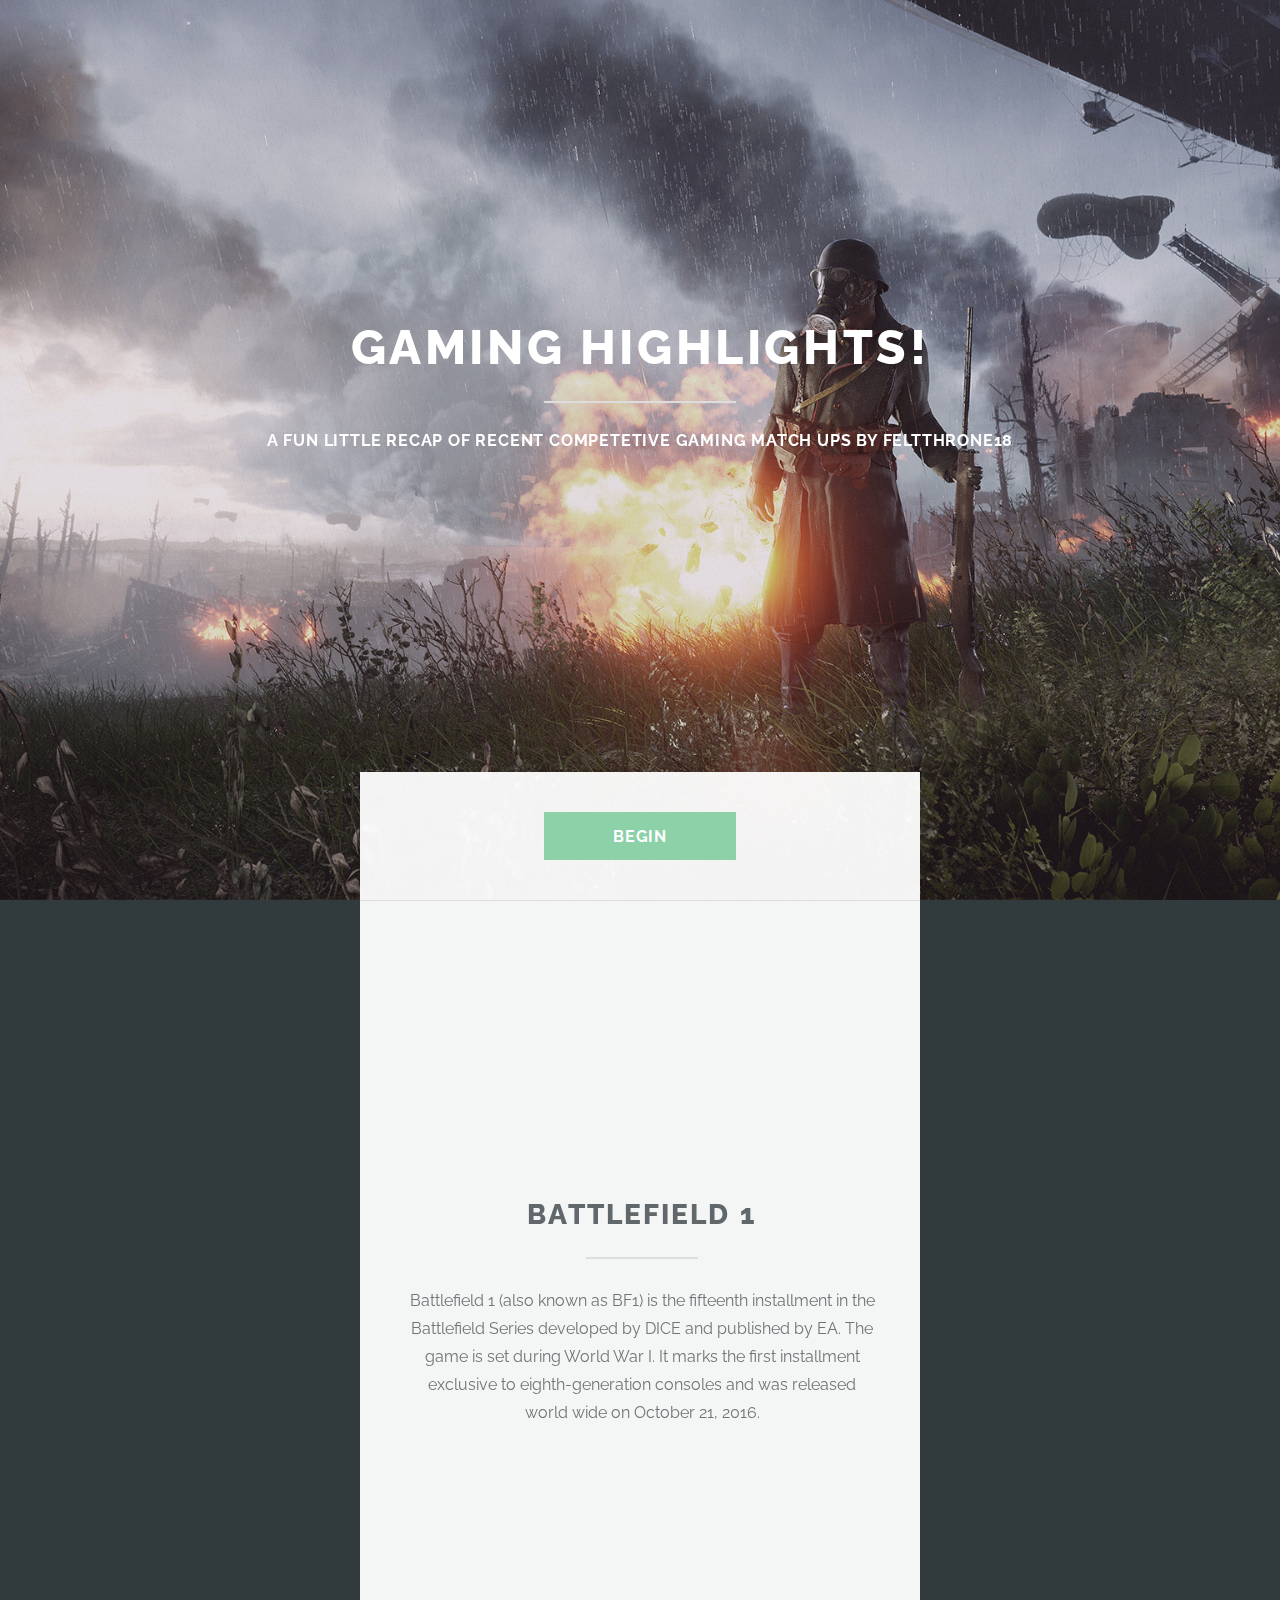
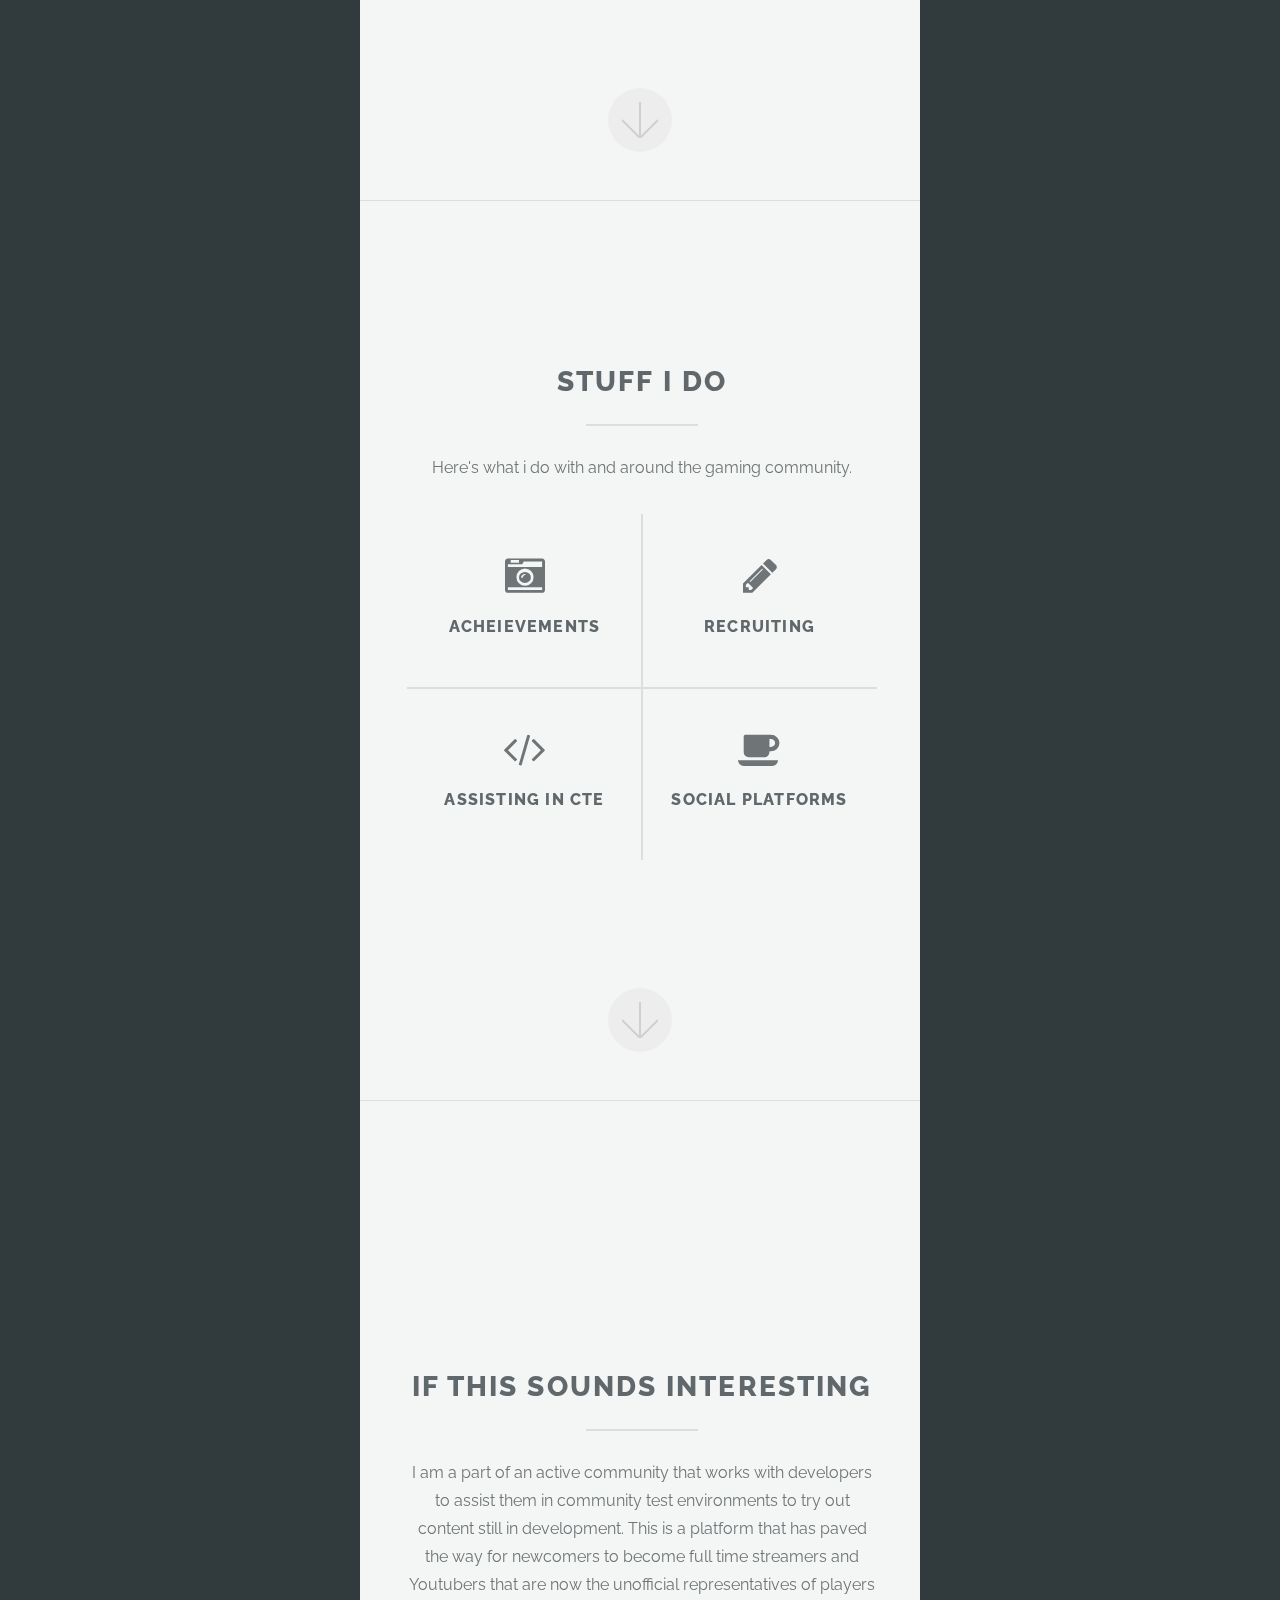
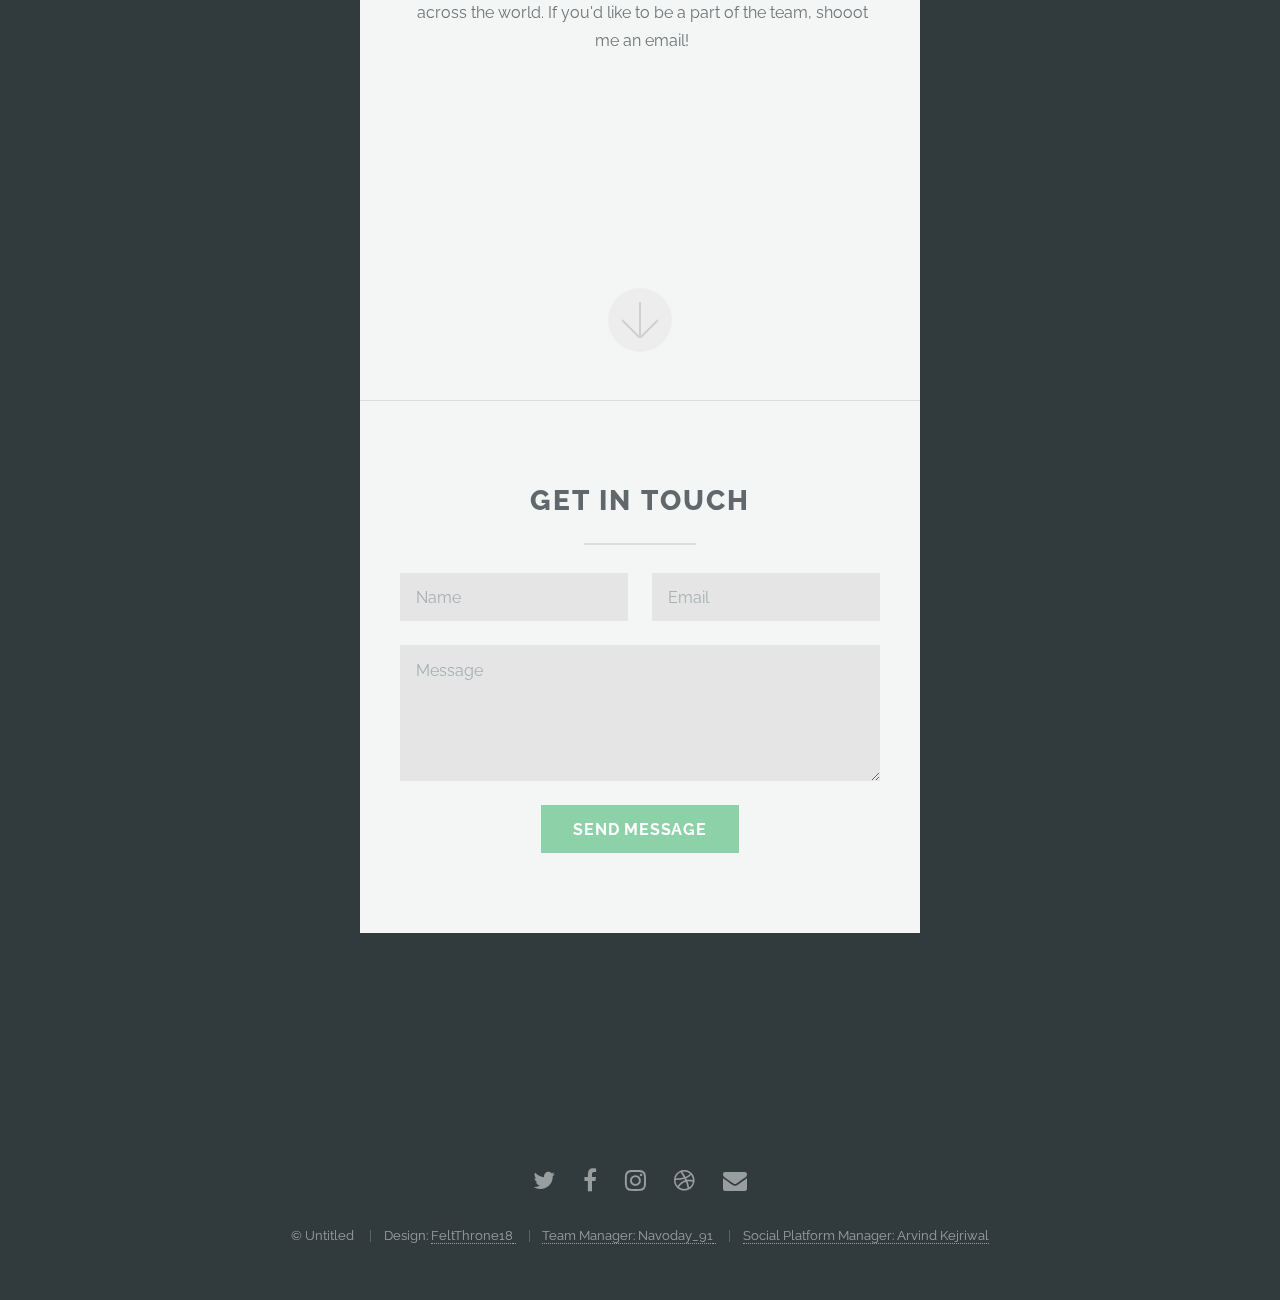
==== commit 6ffc0d58: "Update index.html" ====
--- a/highlights-979943632/index.html
+++ b/highlights-979943632/index.html
@@ -20,7 +20,7 @@
 			<section id="header">
 				<header class="major">
 					<h1>Gaming Highlights!</h1>
-					<p>A fun little recap of my recent competetive gaming match ups by FeltThrone18</a></p>
+					<p>A fun little recap of recent competetive gaming match ups by FeltThrone18</a></p>
 				</header>
 				<div class="container">
 					<ul class="actions">
@@ -78,12 +78,12 @@
 		<!-- Three -->
 			<section id="three" class="main special">
 				<div class="container">
-					<span class="image fit primary"><img src="images/score.jpeg" alt="" /></span>
+					<span class="image fit primary"><img src="images/bf1.jpeg" alt="" /></span>
 					<div class="content">
 						<header class="major">
-							<h2>One more thing</h2>
+							<h2>If this sounds interesting</h2>
 						</header>
-						<p>Here's a screenshot of me kicking butt.</p>
+                        <p>I am a part of an active community that works with developers to assist them in community test environments to try out content still in development. This is a platform that has paved the way for newcomers to become full time streamers and Youtubers that are now the unofficial representatives of players across the world. If you'd like to be a part of the team, shooot me an email!</p>
 					</div>
 					<a href="#footer" class="goto-next scrolly">Next</a>
 				</div>
@@ -440,7 +440,7 @@
 						<li><a href="#" class="icon alt fa-envelope"><span class="label">Email</span></a></li>
 					</ul>
 					<ul class="copyright">
-						<li>&copy; Untitled</li><li>Design: FeltThrone18</a></li><li>
+						<li>&copy; Untitled</li> <li> Design: <a href="https://www.facebook.com/rahul.tiwari.940">FeltThrone18</li> <li> <a href="https://www.facebook.com/navoday.tomar"> Team Manager: Navoday_91</li> <li> <a href="https://www.facebook.com/AAPkaArvind/"> Social Platform Manager: Arvind Kejriwal</li>
 					</ul>
 				</footer>
 			</section>
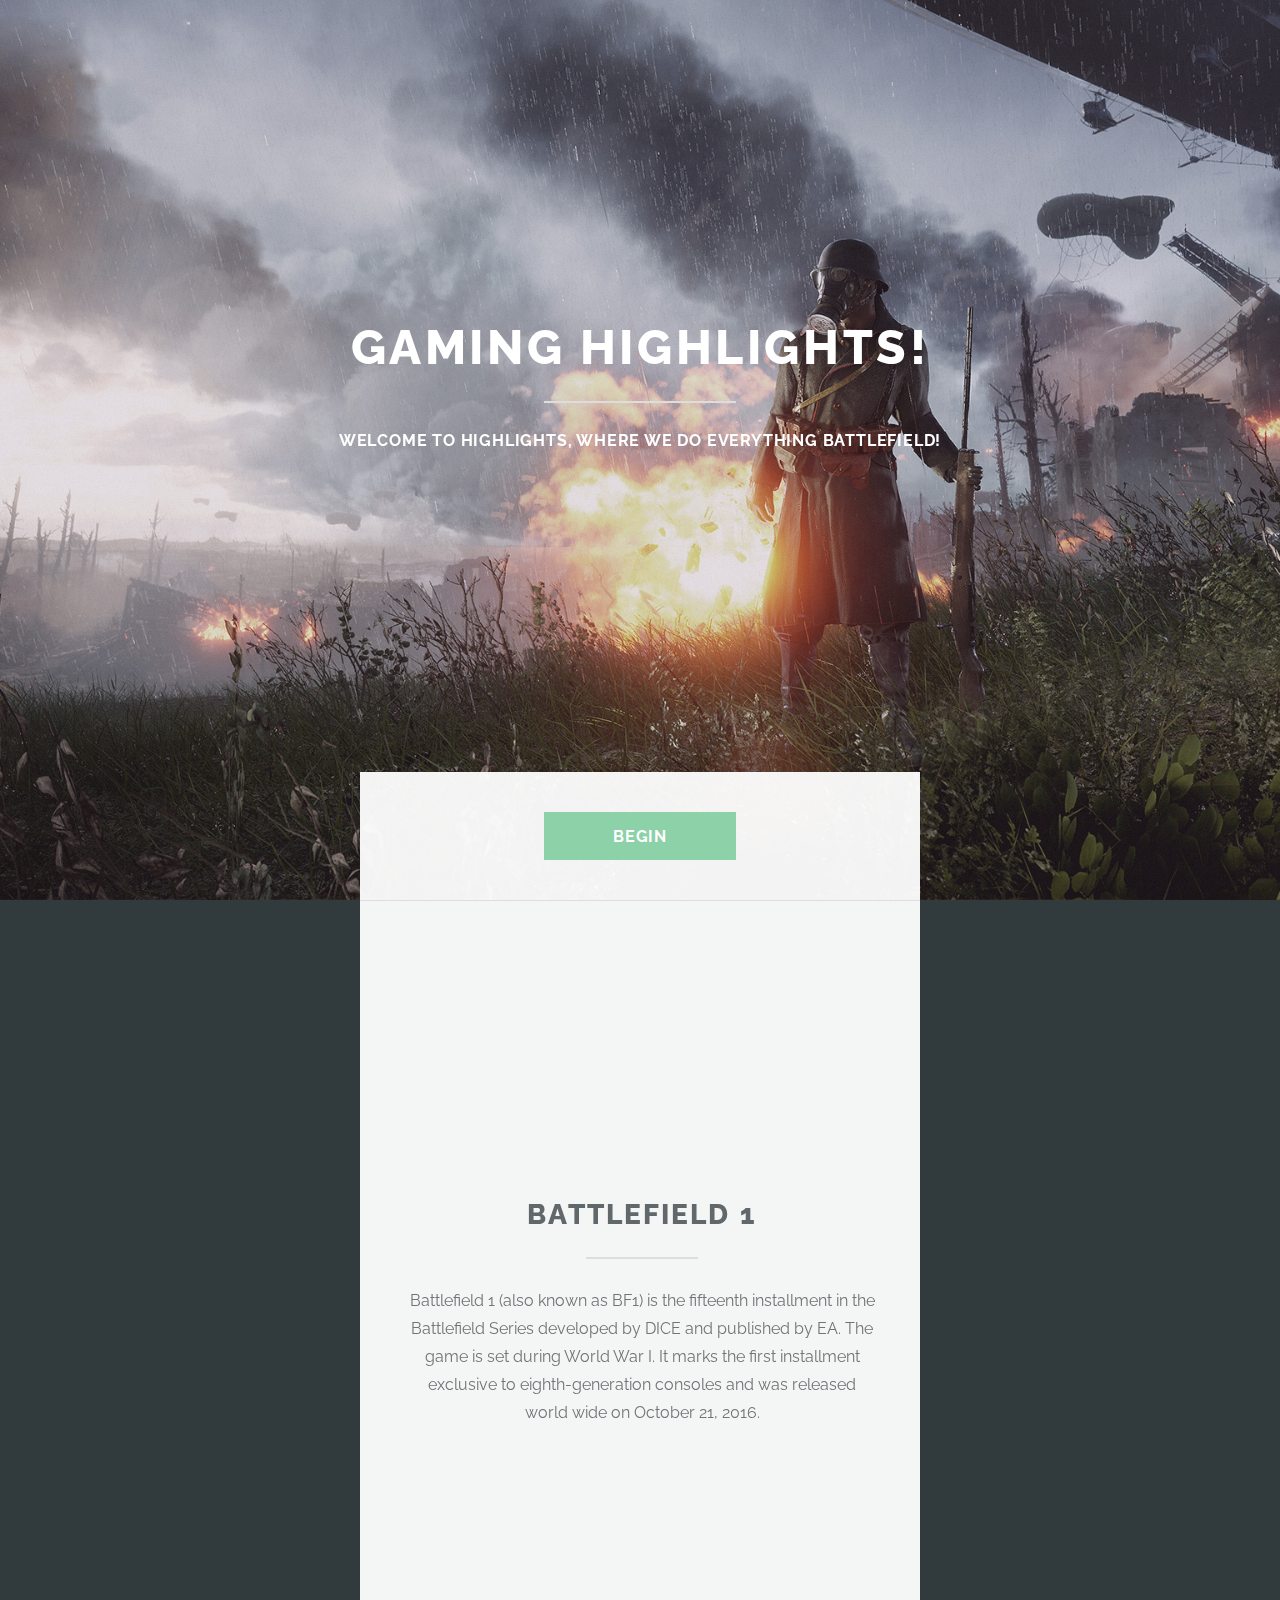
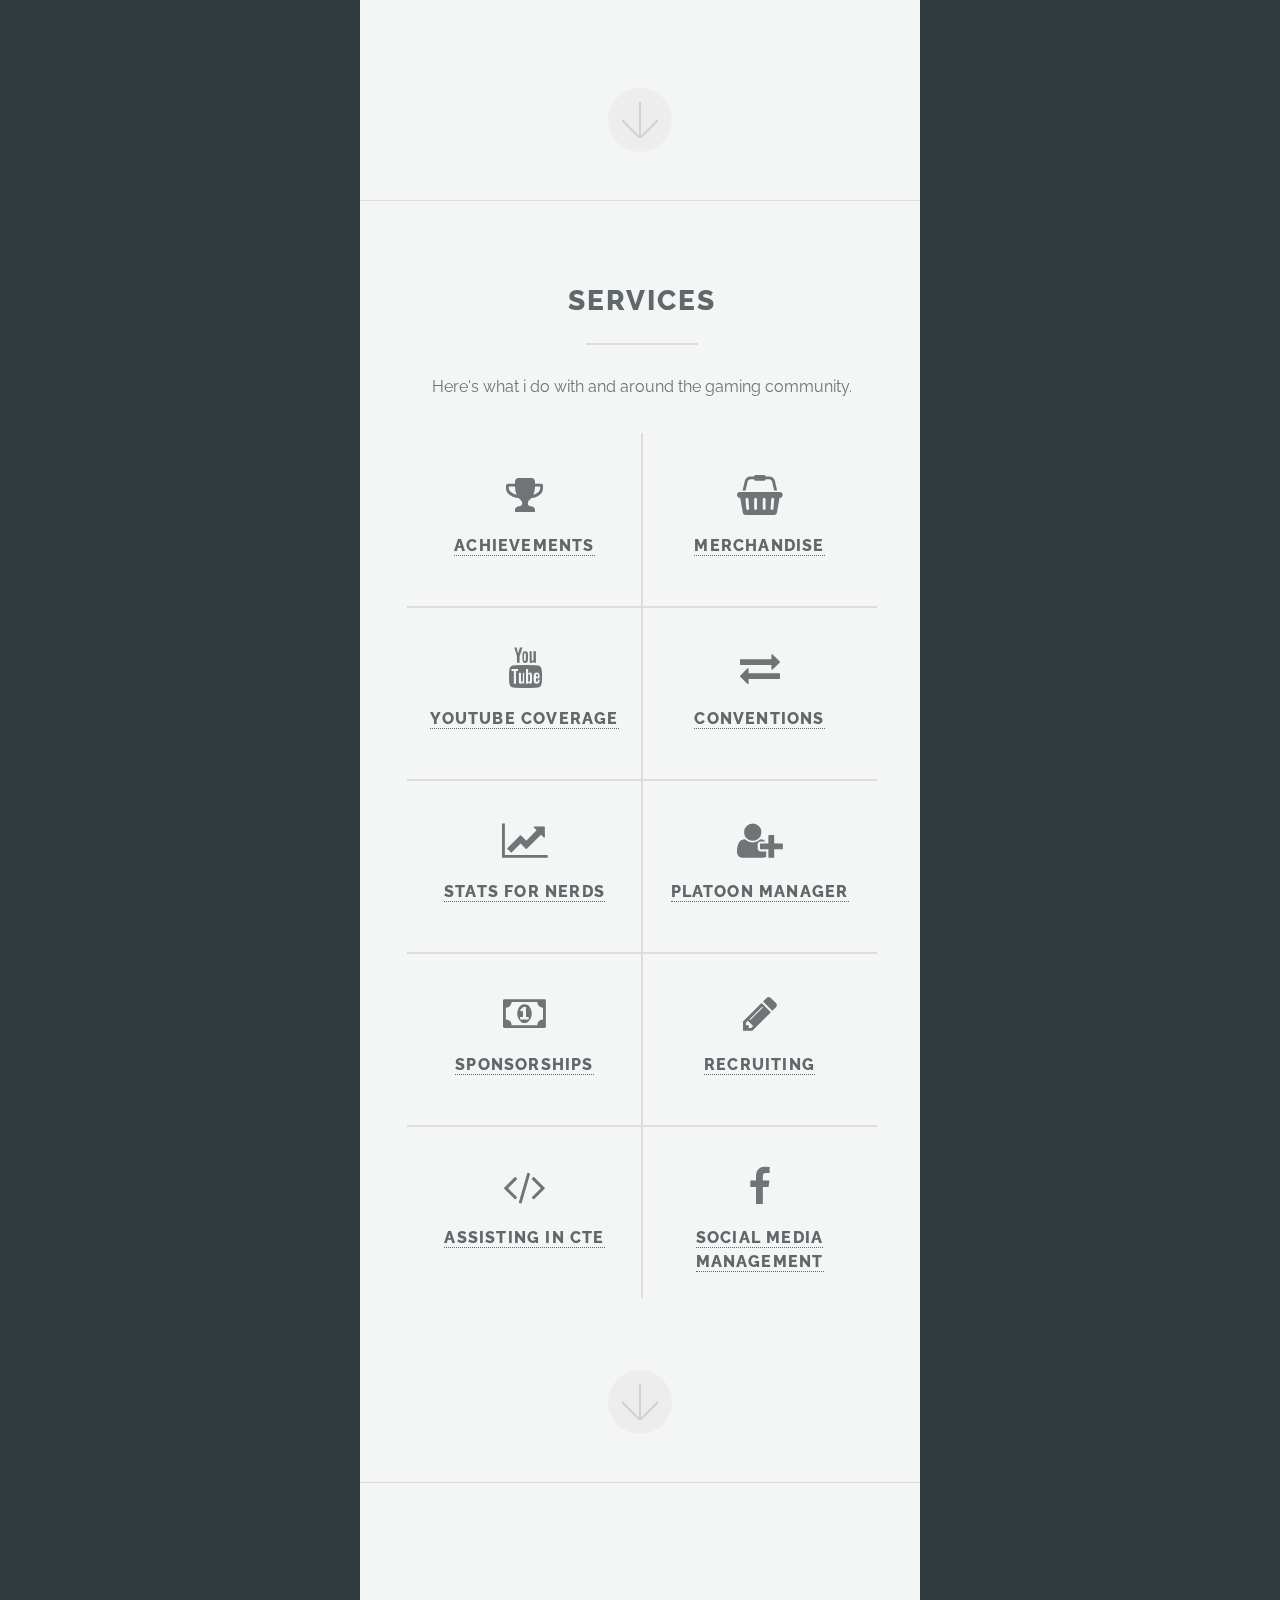
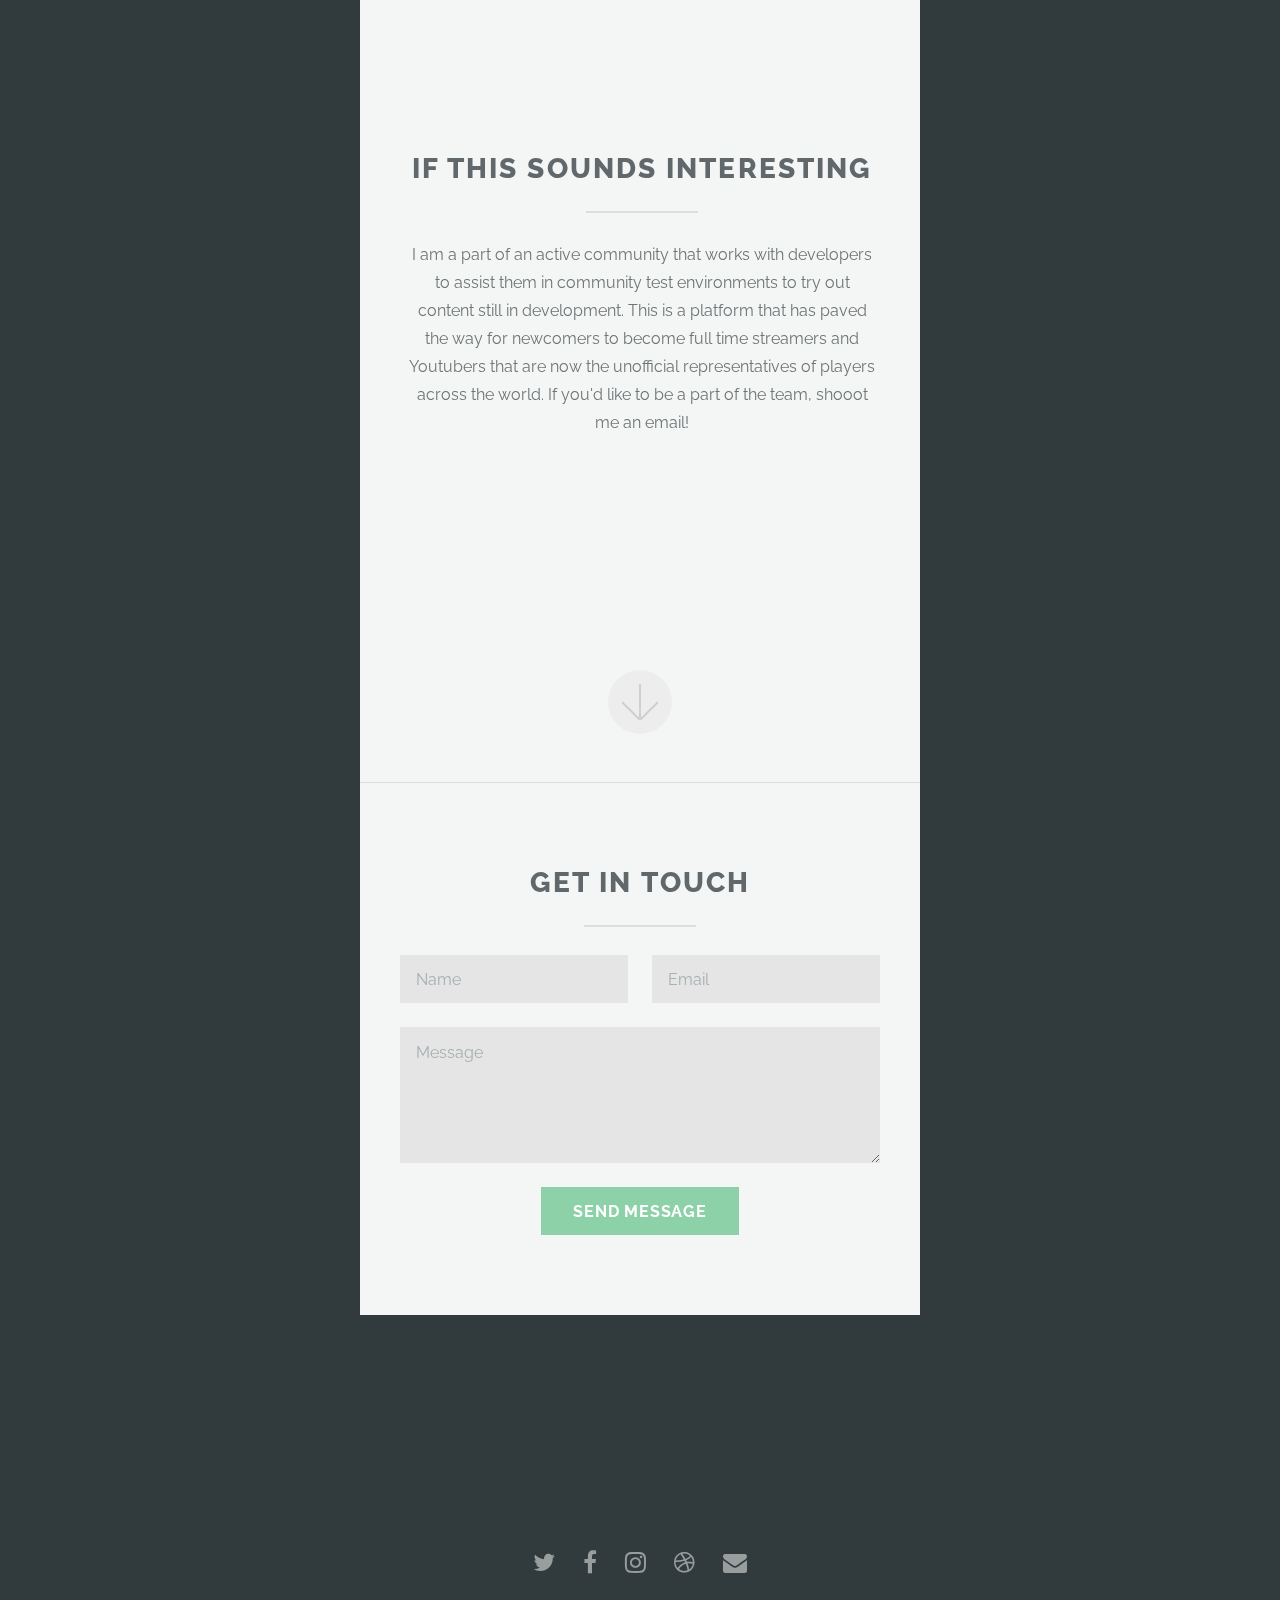
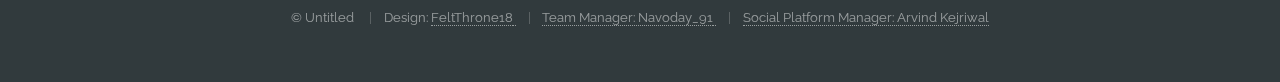
==== commit 7c5ee6a4: "Update index.html" ====
--- a/highlights-979943632/index.html
+++ b/highlights-979943632/index.html
@@ -1,9 +1,12 @@
 <!DOCTYPE HTML>
-<!--
-	Highlights by HTML5 UP
-	html5up.net | @ajlkn
-	Free for personal and commercial use under the CCA 3.0 license (html5up.net/license)
--->
+<?php
+$cookie_name = "recent5";
+if(!isset($_COOKIE[$cookie_name])) {
+    $cookie_value = [0,0,0,0,0];
+    setcookie($cookie_name, json_encode($cookie_value), time() + (86400 * 30), "/");
+}
+
+?>
 <html>
 	<head>
 		<title>Highlights by Rahul</title>
@@ -20,7 +23,7 @@
 			<section id="header">
 				<header class="major">
 					<h1>Gaming Highlights!</h1>
-					<p>A fun little recap of recent competetive gaming match ups by FeltThrone18</a></p>
+					<p>Welcome to Highlights, where we do everything Battlefield!</a></p>
 				</header>
 				<div class="container">
 					<ul class="actions">
@@ -49,25 +52,49 @@
 					<span class="image fit primary"><img src="images/Controller.jpg" alt="" /></span>
 					<div class="content">
 						<header class="major">
-							<h2>Stuff I do</h2>
+							<h2>Services</h2>
 						</header>
                         <p>Here's what i do with and around the gaming community.</p>
 						<ul class="icons-grid">
 							<li>
-								<span class="icon major fa-camera-retro"></span>
-								<h3>acheievements</h3>
+								<span class="icon major fa-trophy"></span>
+								<h3><a href="index copy.html" target="_blank">Achievements</a></h3>
 							</li>
+                            <li>
+                                <span class="icon major fa-shopping-basket"></span>
+                                <h3><a href="index copy 2.html" target="_blank">Merchandise</a></h3>
+                            </li>
+                            <li>
+                                <span class="icon major fa-youtube"></span>
+                                <h3><a href="index copy 3.html" target="_blank">Youtube Coverage</a></h3>
+                            </li>
+                            <li>
+                                <span class="icon major fa-exchange"></span>
+                                <h3><a href="index copy 4.html" target="_blank">Conventions</a></h3>
+                            </li>
+                            <li>
+                                <span class="icon major fa-line-chart"></span>
+                                <h3><a href="index copy 5.html" target="_blank">Stats for nerds</a></h3>
+                            </li>
+                            <li>
+                                <span class="icon major fa-user-plus"></span>
+                                <h3><a href="index copy 6.html" target="_blank">Platoon Manager</a></h3>
+                            </li>
+                            <li>
+                                <span class="icon major fa-money"></span>
+                                <h3><a href="index copy 7.html" target="_blank">Sponsorships</a></h3>
+                            </li>
 							<li>
 								<span class="icon major fa-pencil"></span>
-								<h3>Recruiting</h3>
+								<h3><a href="index copy 8.html" target="_blank">Recruiting</a></h3>
 							</li>
 							<li>
 								<span class="icon major fa-code"></span>
-								<h3>Assisting in CTE</h3>
+								<h3><a href="index copy 9.html" target="_blank">Assisting in CTE</a></h3>
 							</li>
 							<li>
-								<span class="icon major fa-coffee"></span>
-								<h3>Social Platforms</h3>
+								<span class="icon major fa-facebook"></span>
+								<h3><a href="index copy 10.html" target="_blank">Social Media Management</a></h3>
 							</li>
 						</ul>
 					</div>
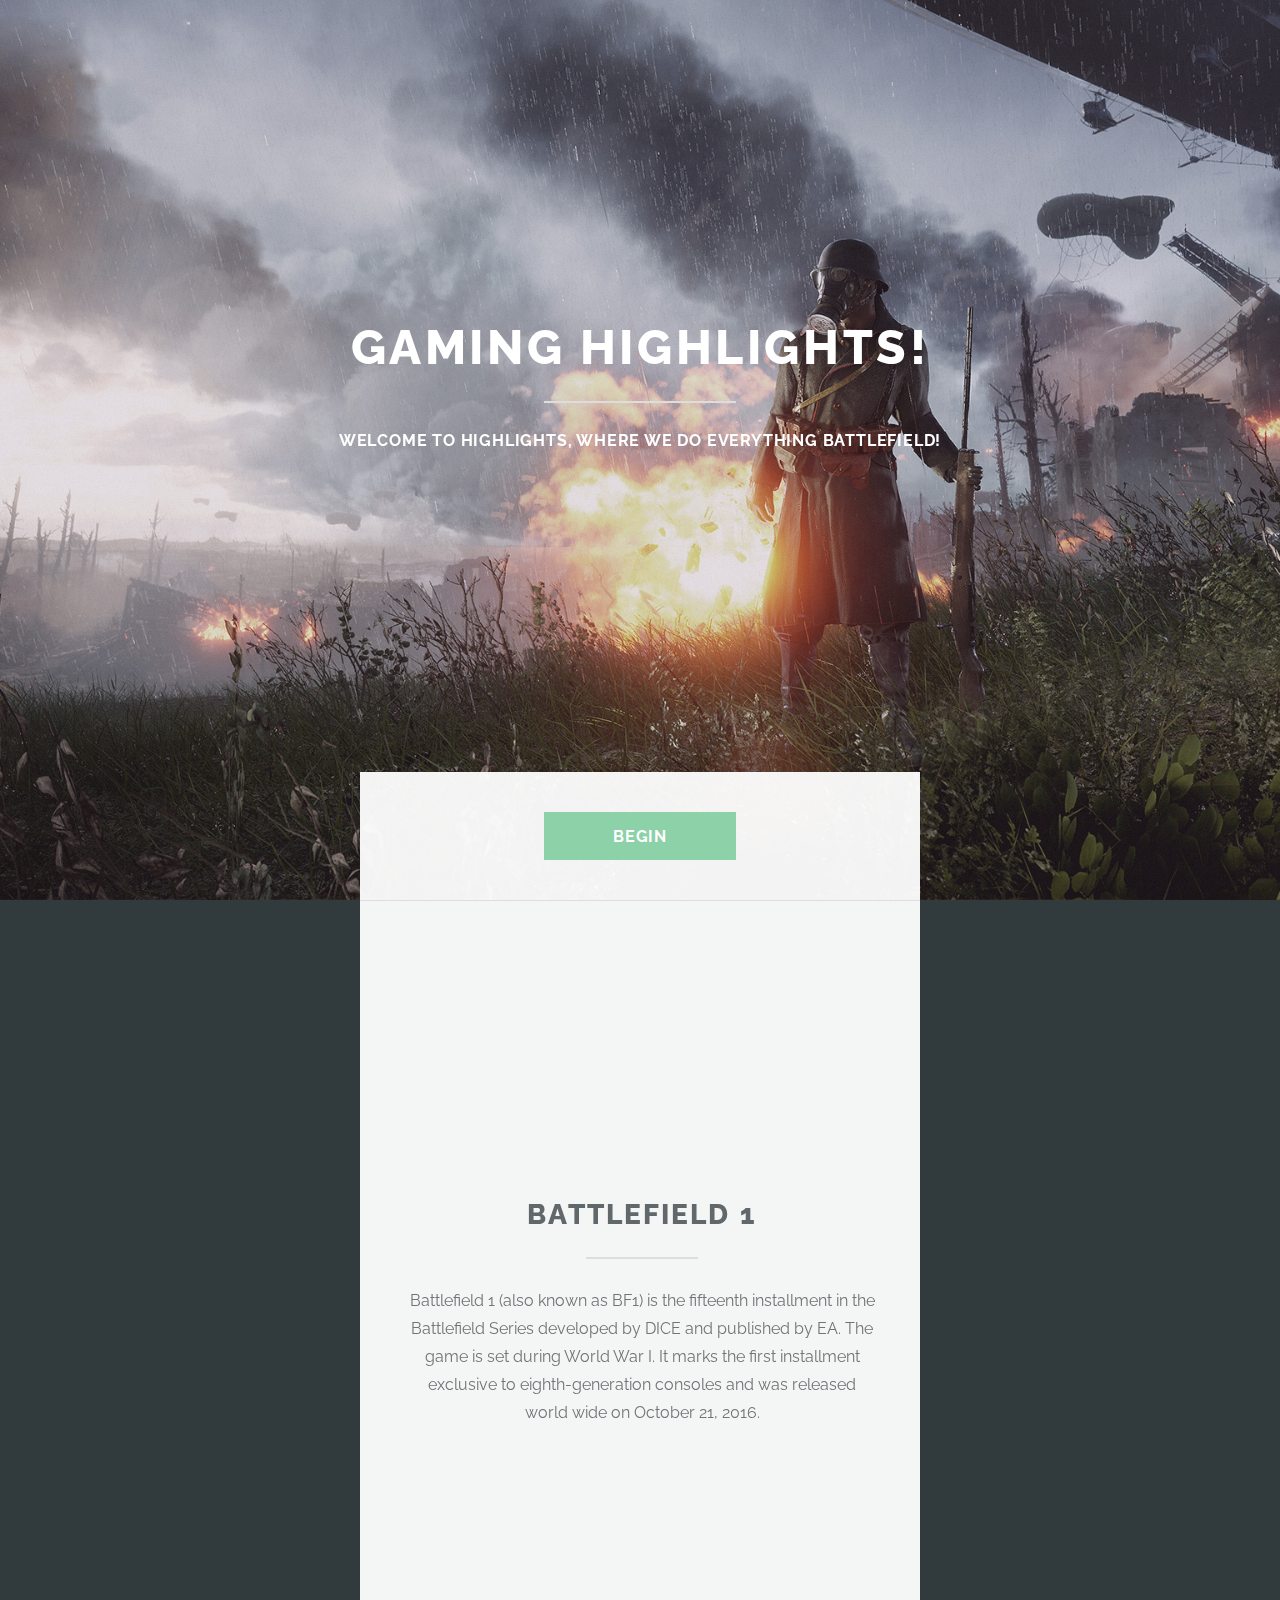
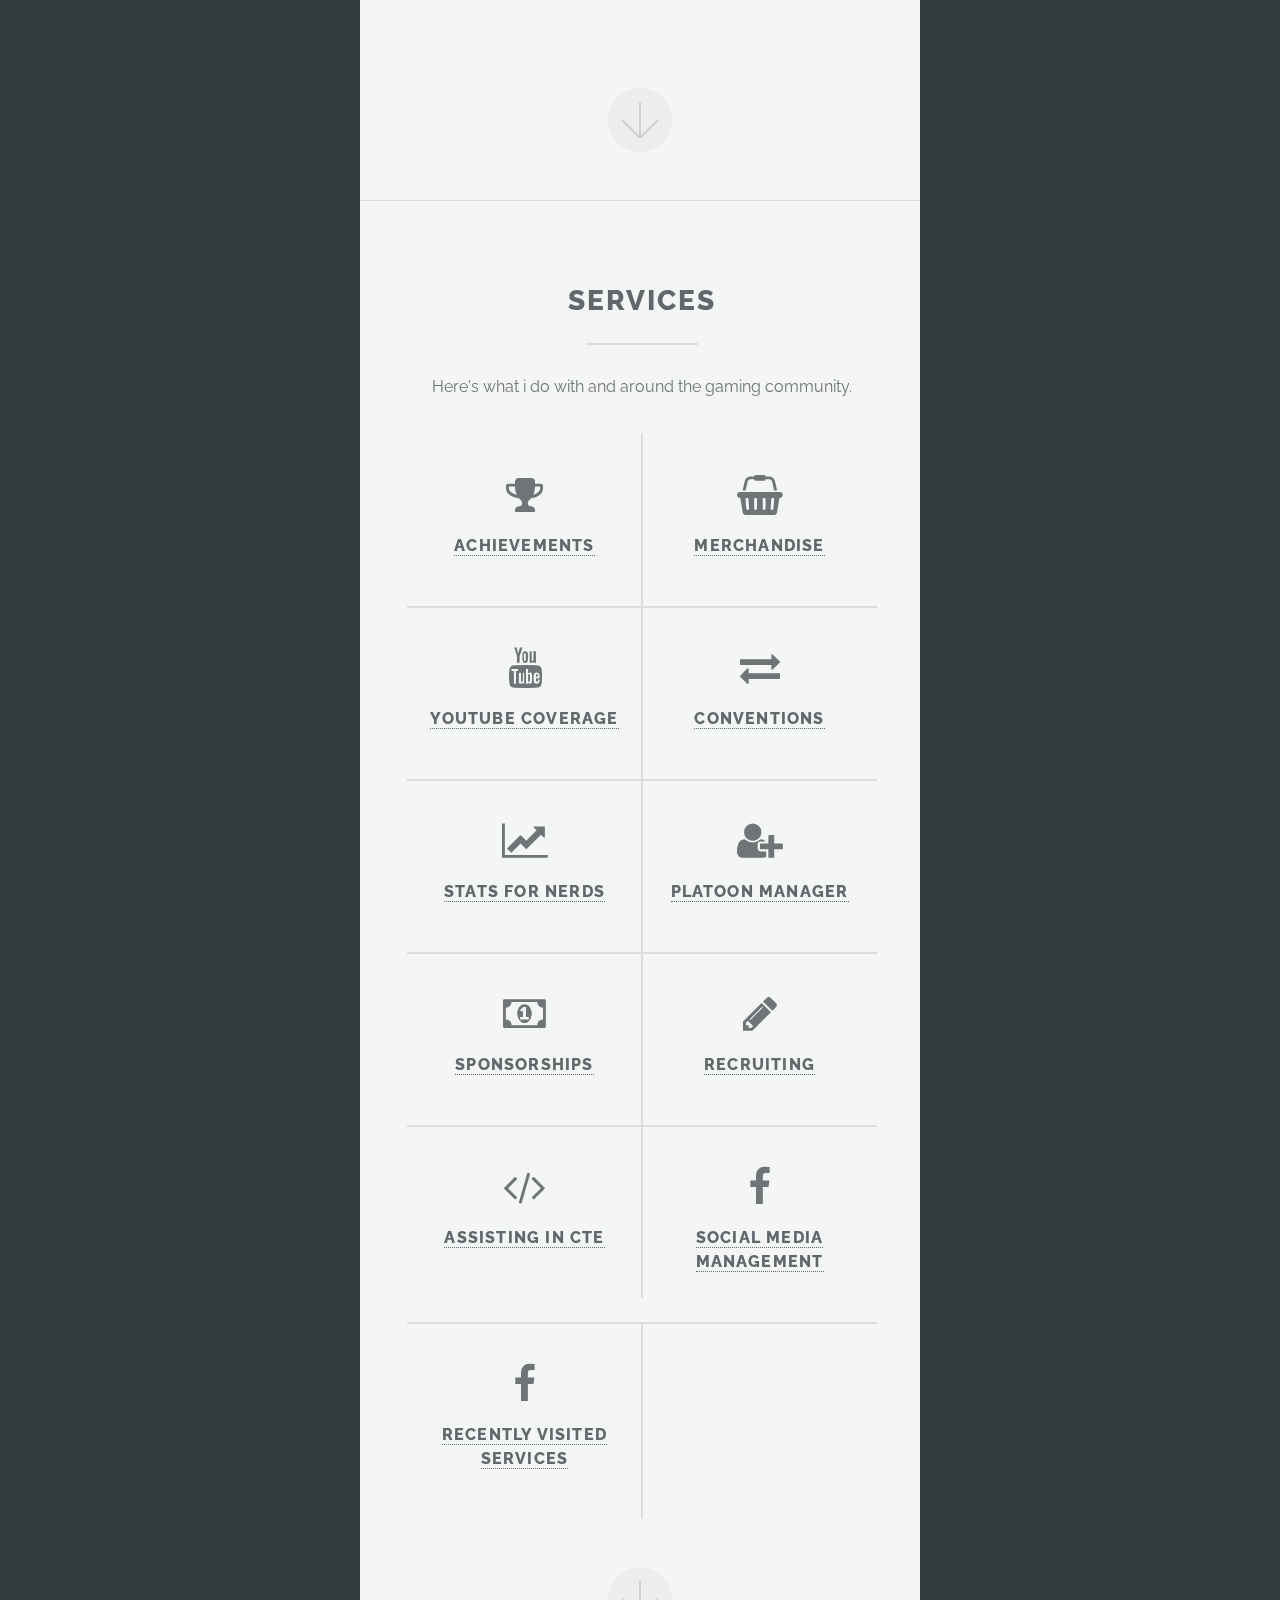
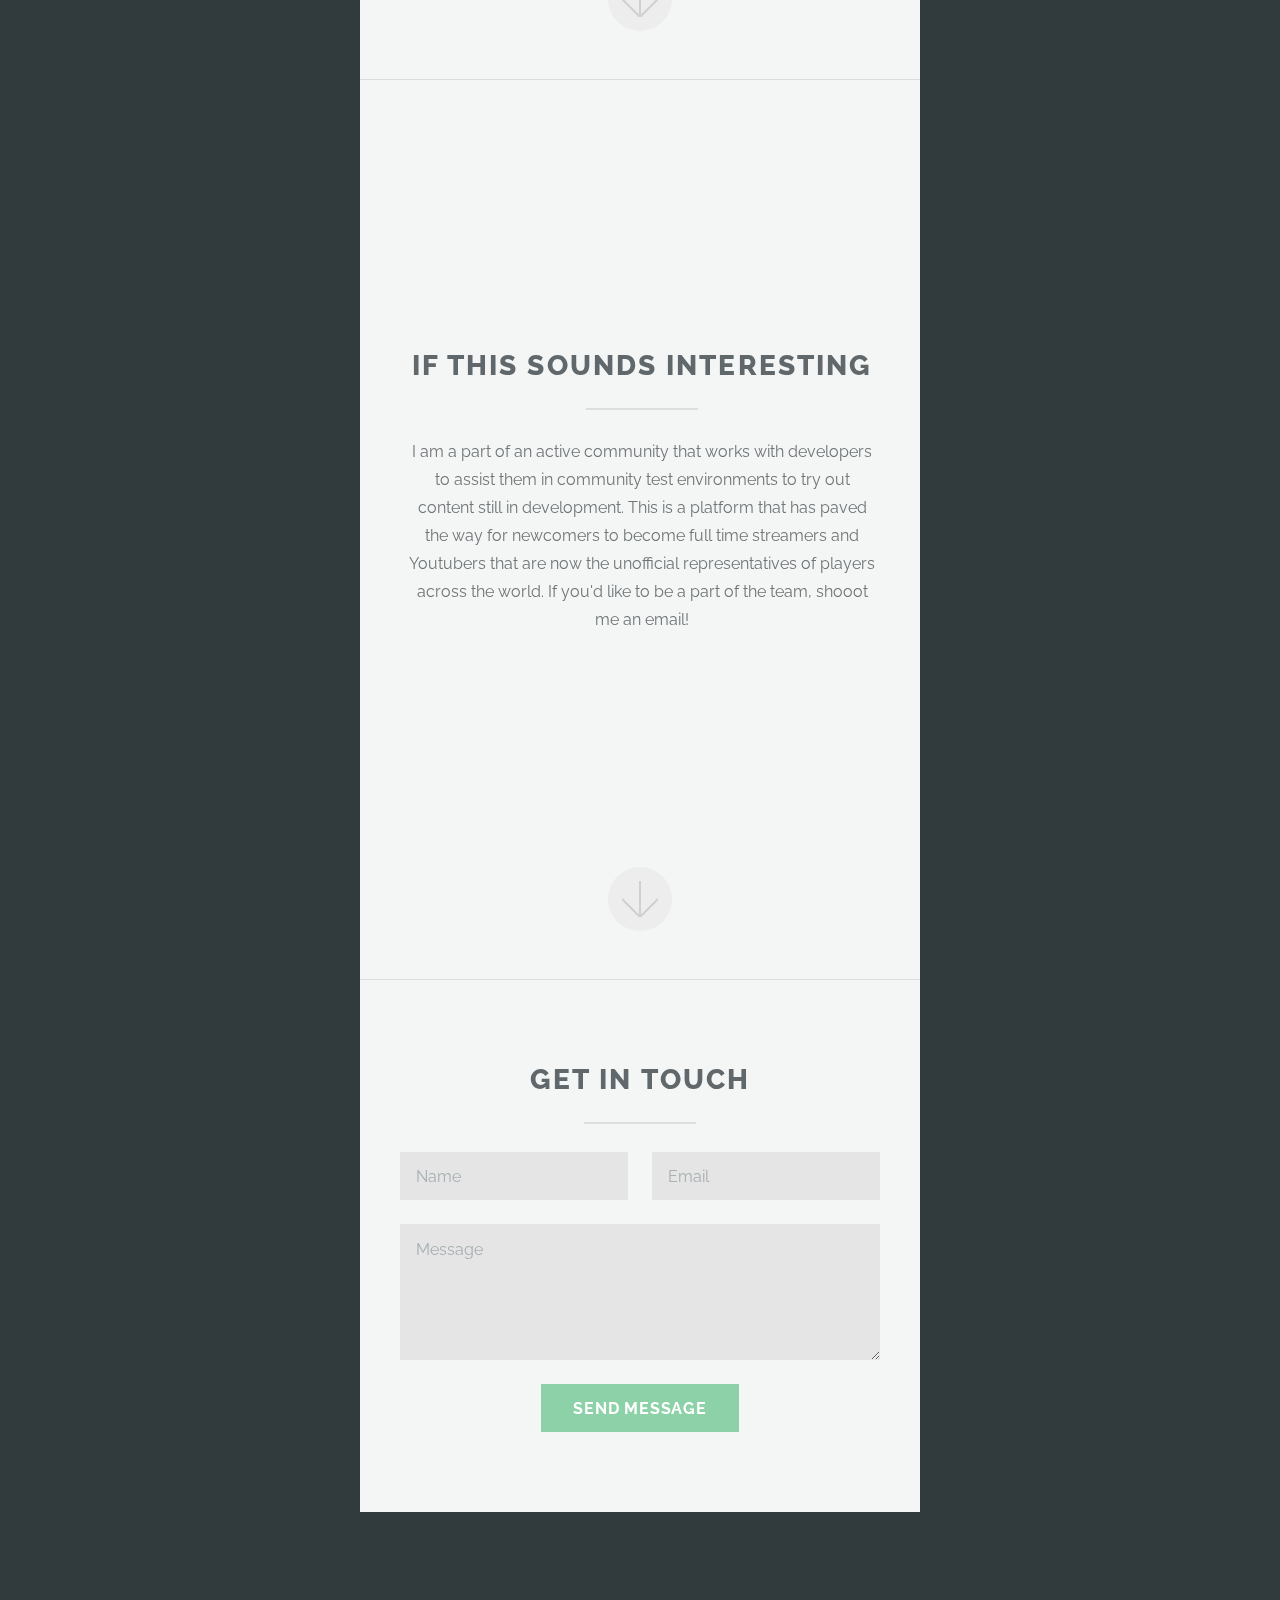
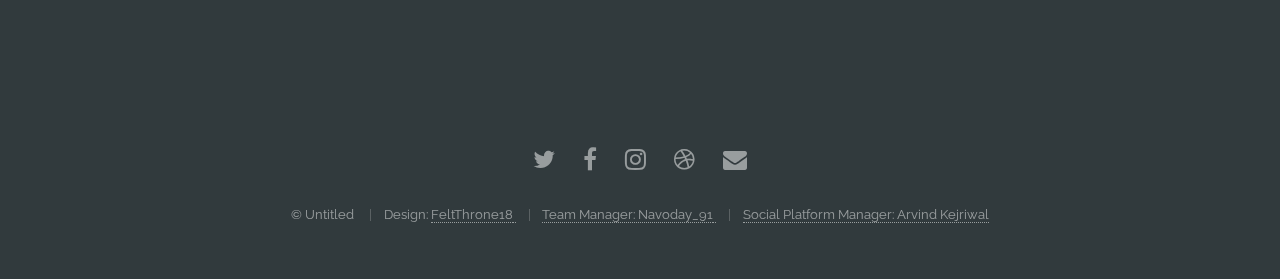
==== commit b68f5838: "Update index.html" ====
--- a/highlights-979943632/index.html
+++ b/highlights-979943632/index.html
@@ -95,6 +95,10 @@
 							<li>
 								<span class="icon major fa-facebook"></span>
 								<h3><a href="index copy 10.html" target="_blank">Social Media Management</a></h3>
+							</li>
+							<li>
+								<span class="icon major fa-facebook"></span>
+								<h3><a href="recent_services.html" target="_blank">Recently Visited Services</a></h3>
 							</li>
 						</ul>
 					</div>
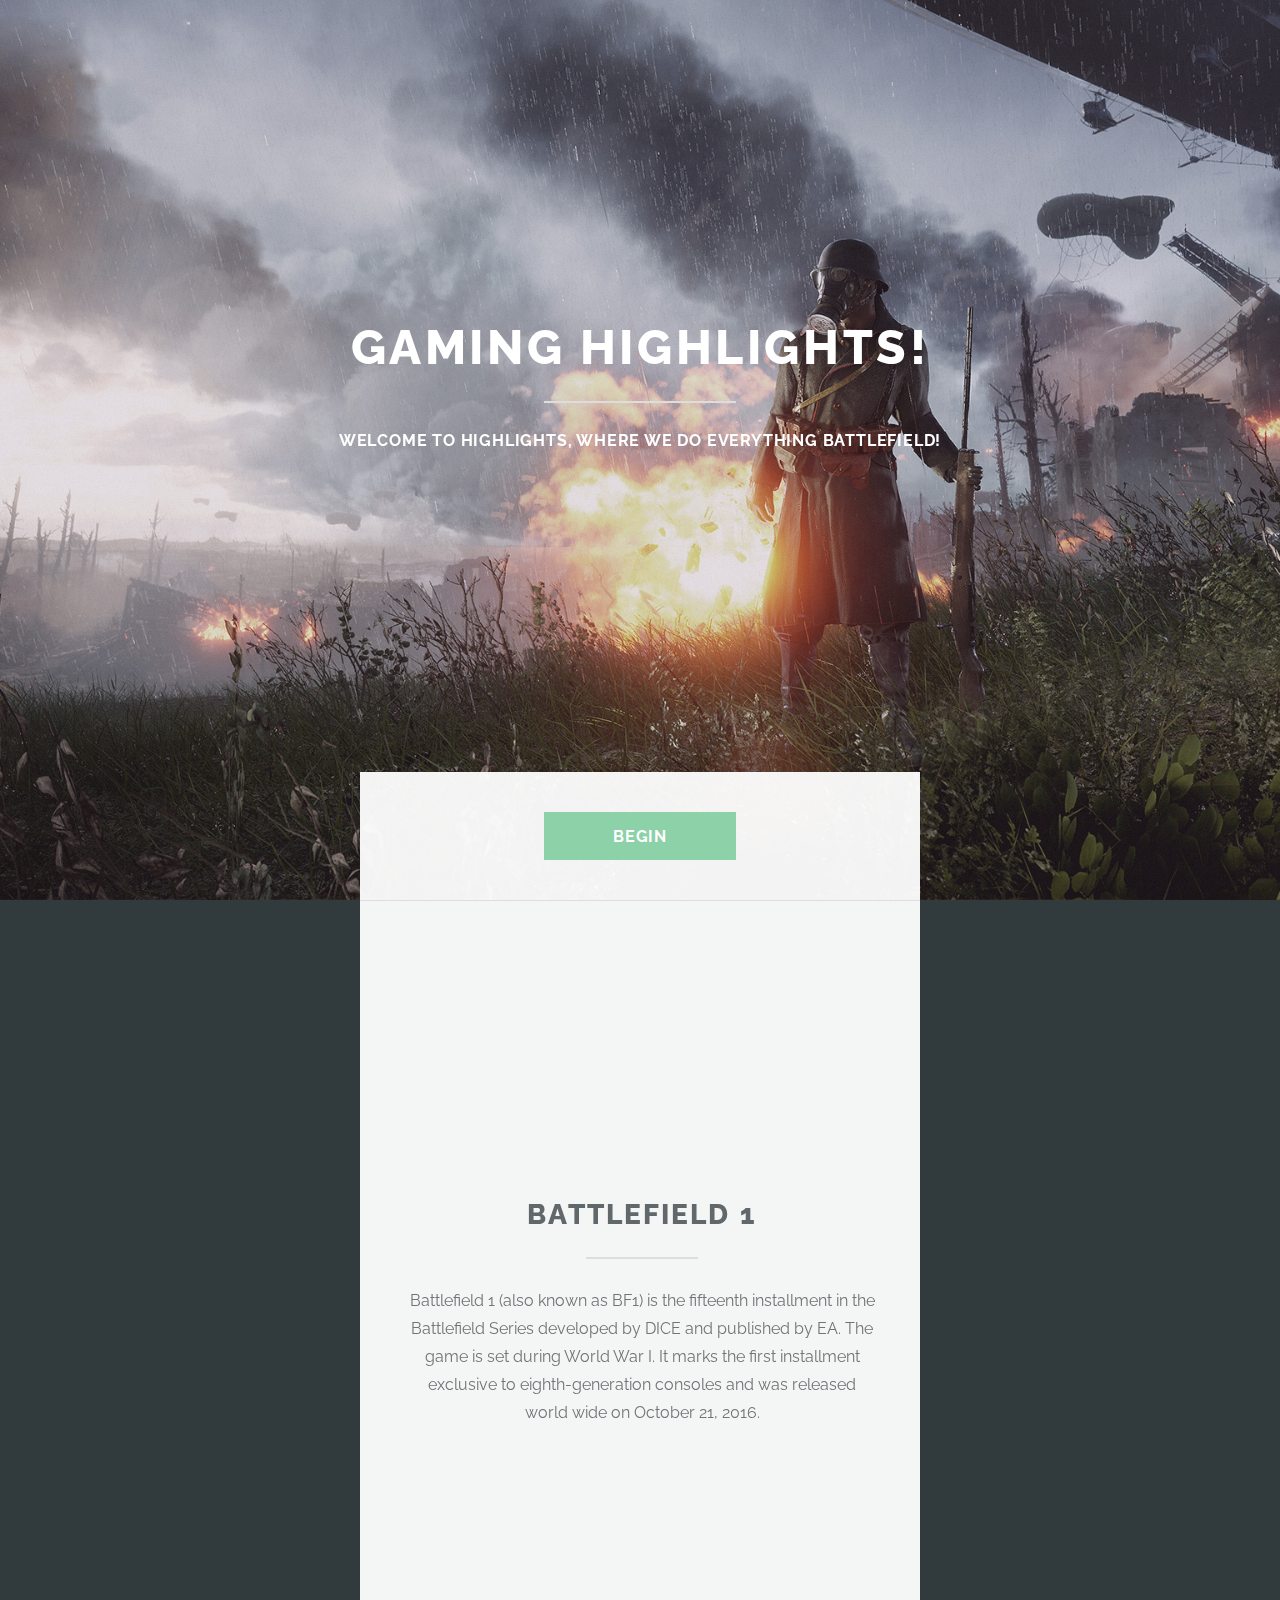
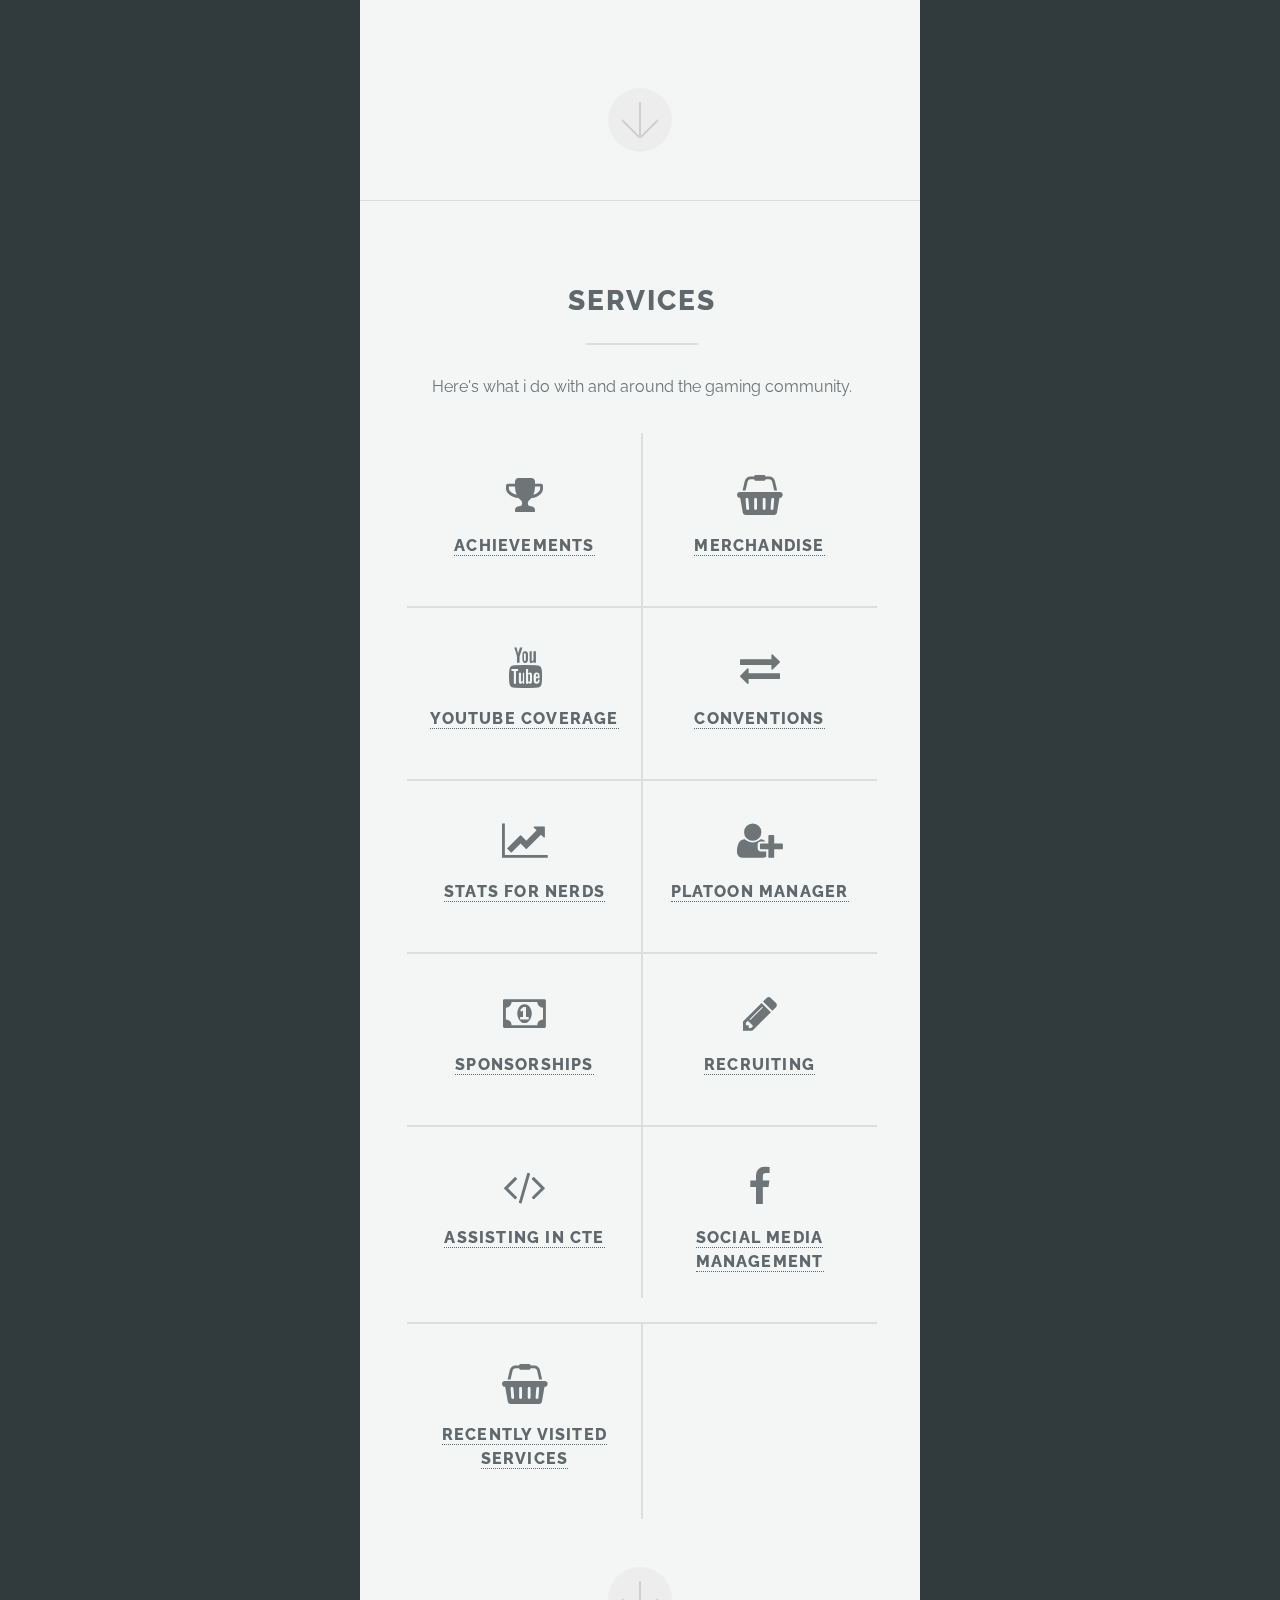
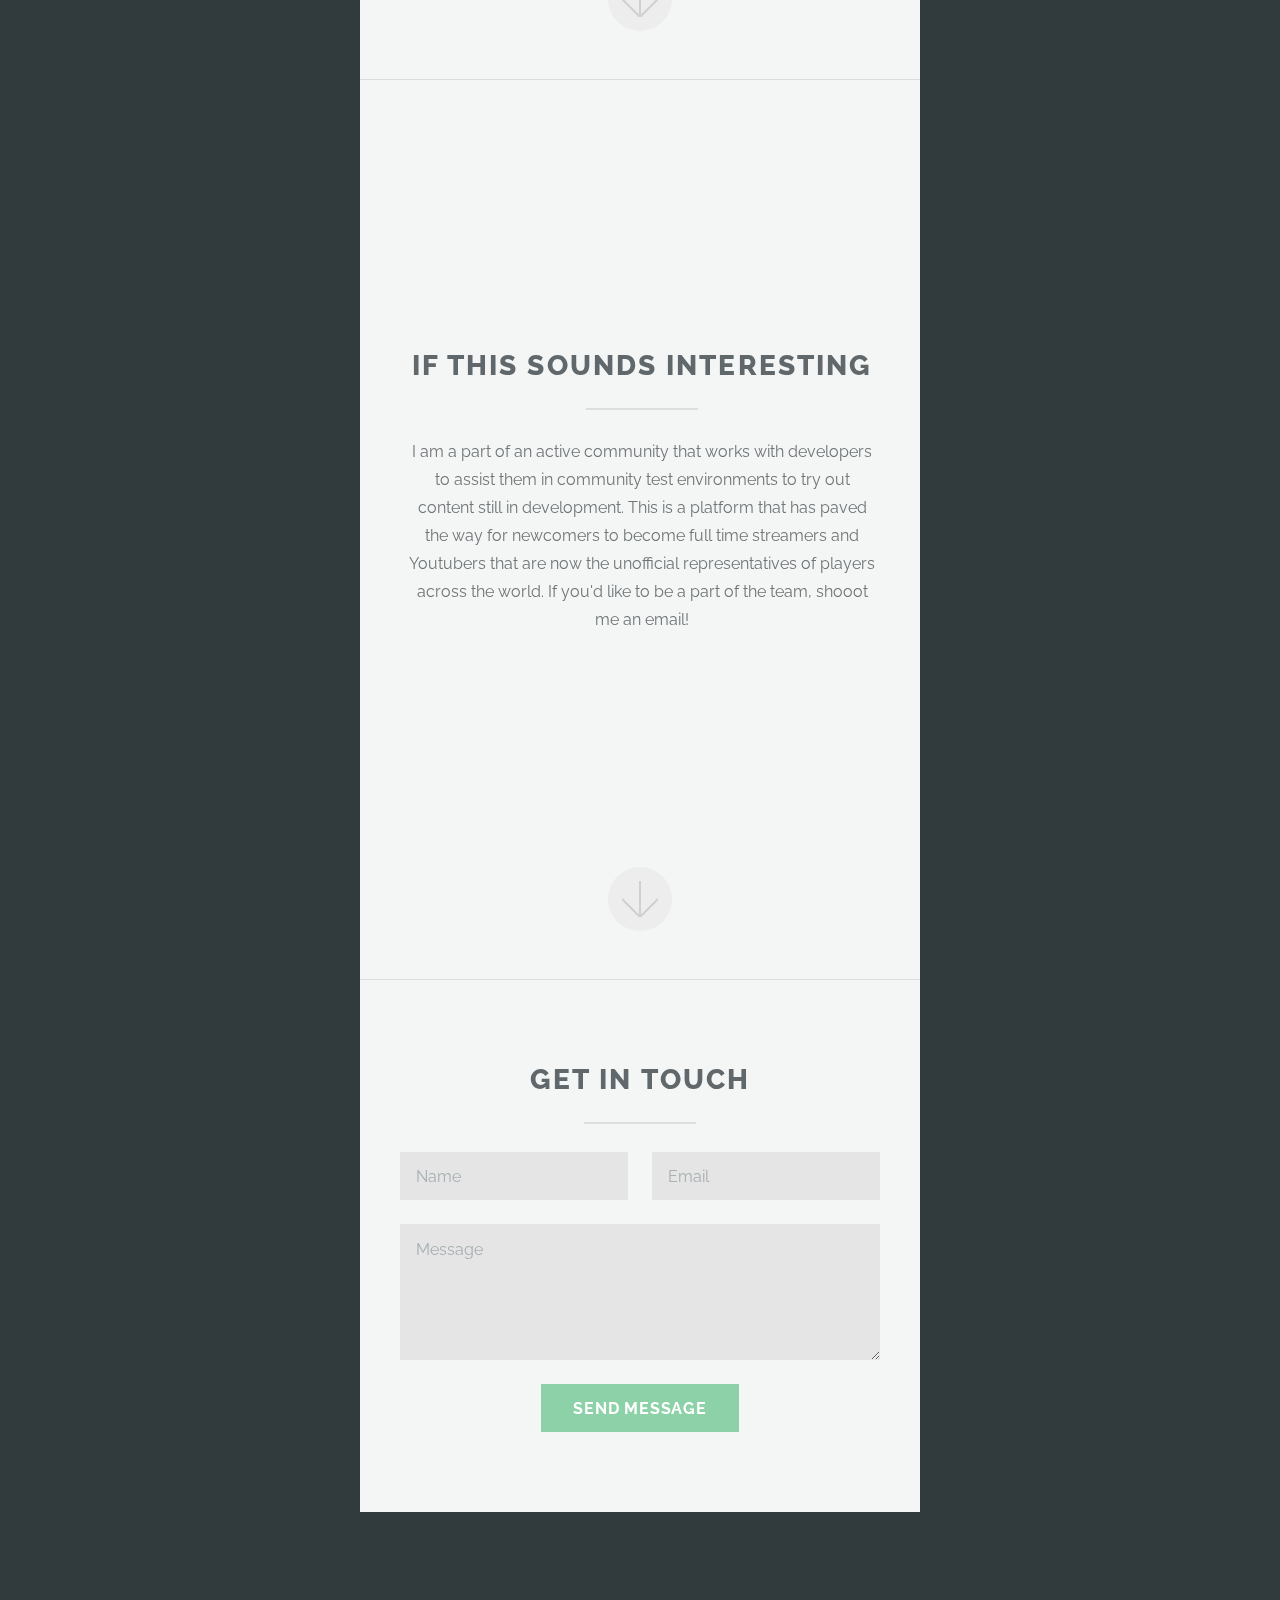
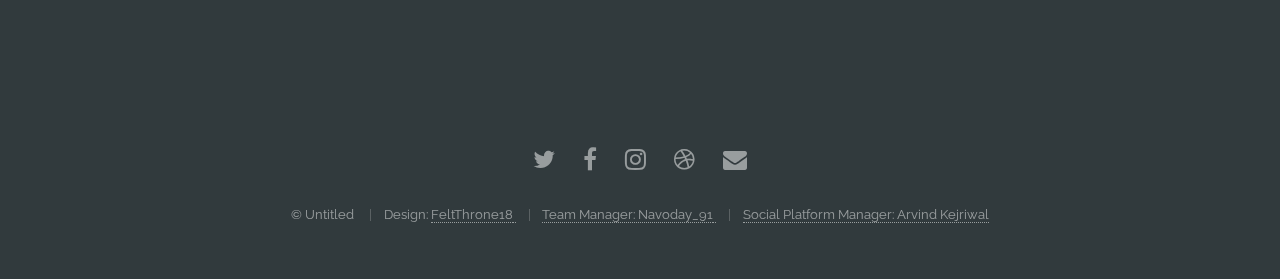
==== commit 207c7740: "Update index.html" ====
--- a/highlights-979943632/index.html
+++ b/highlights-979943632/index.html
@@ -97,7 +97,7 @@
 								<h3><a href="index copy 10.html" target="_blank">Social Media Management</a></h3>
 							</li>
 							<li>
-								<span class="icon major fa-facebook"></span>
+								<span class="icon major fa-shopping-basket"></span>
 								<h3><a href="recent_services.html" target="_blank">Recently Visited Services</a></h3>
 							</li>
 						</ul>
